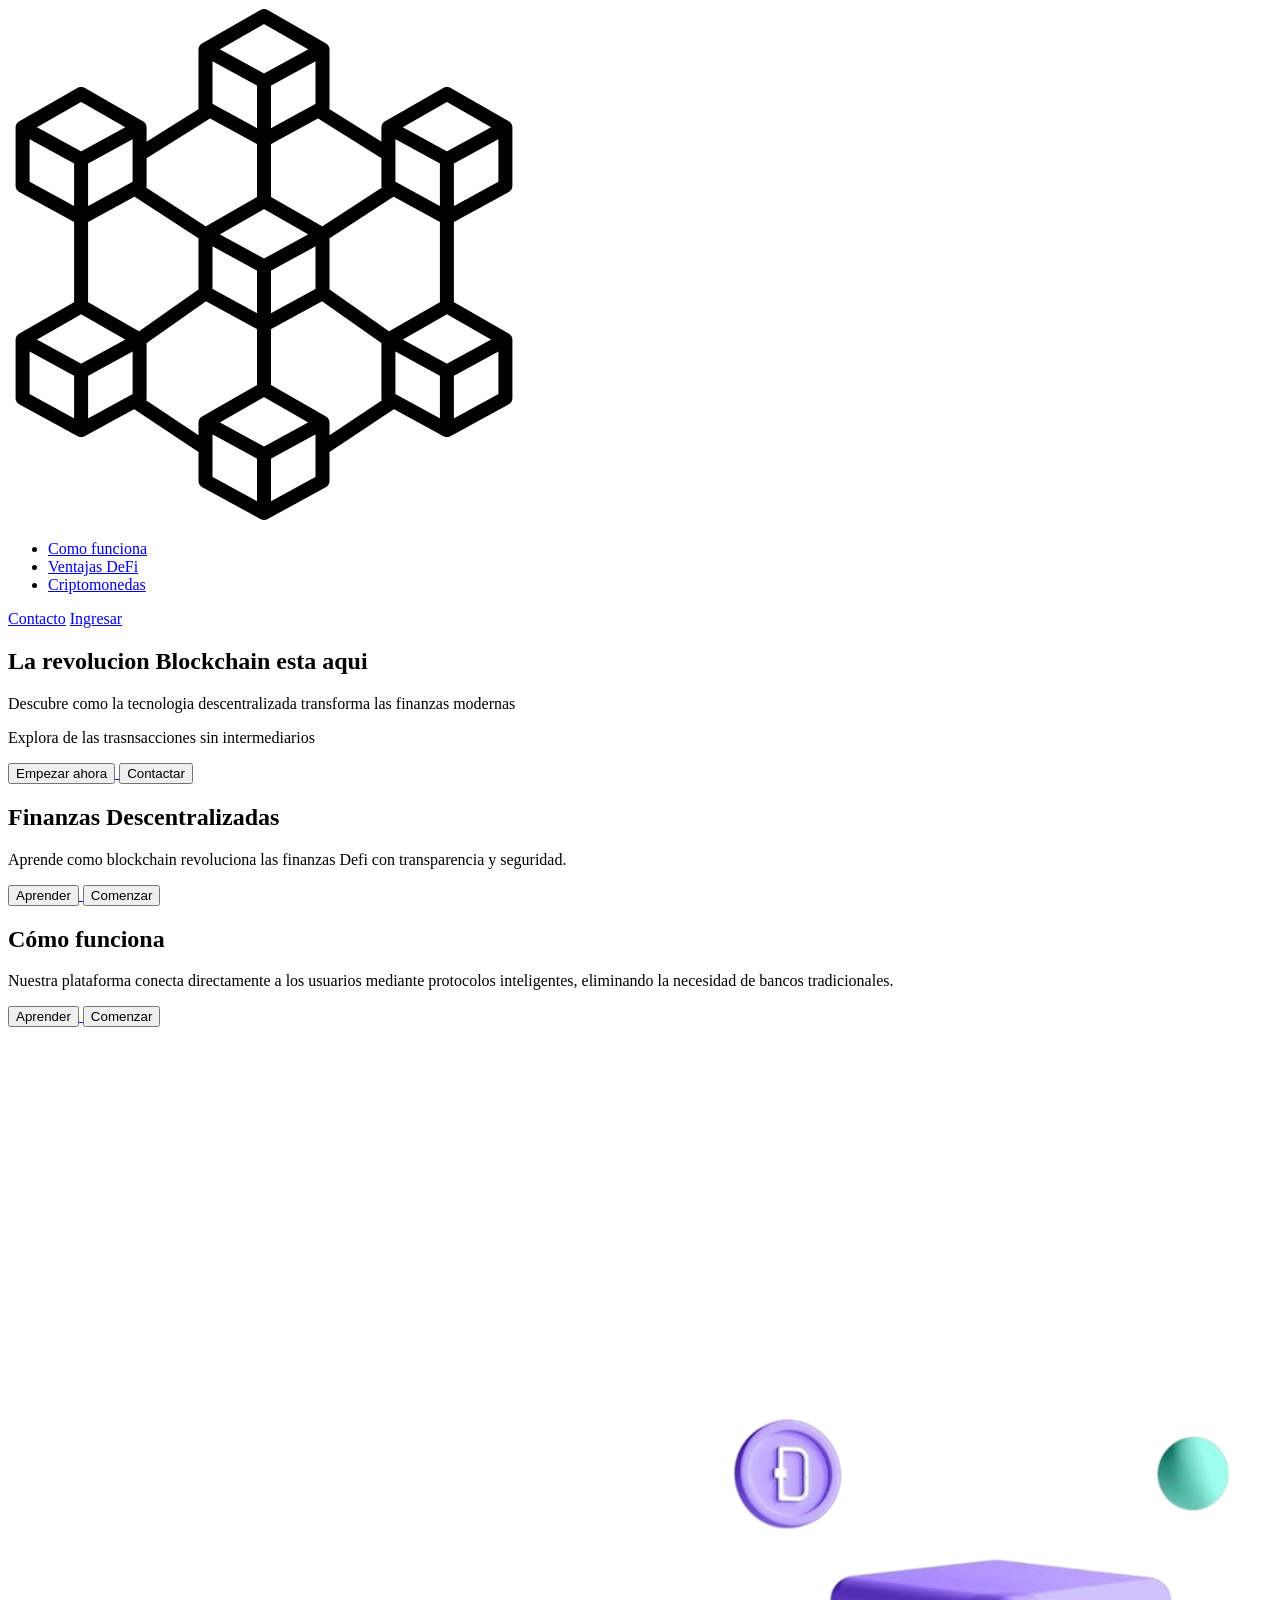
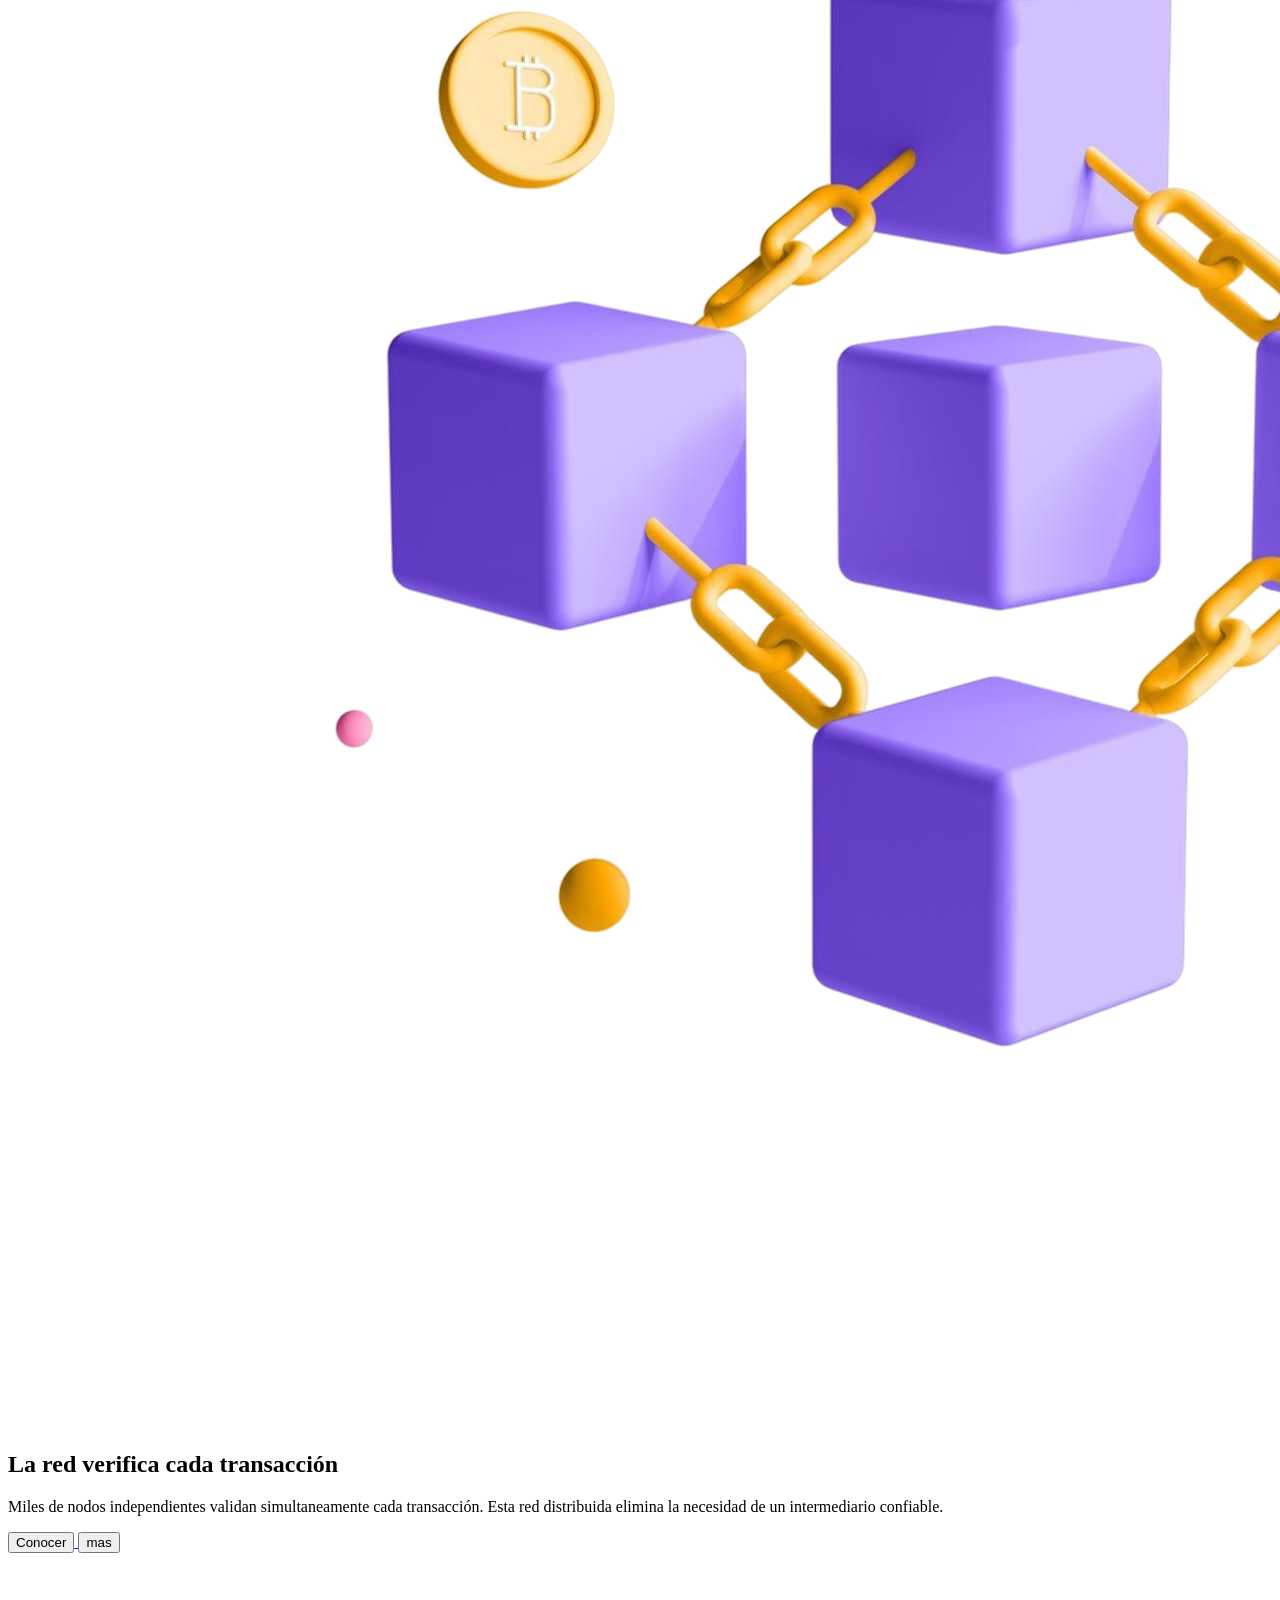
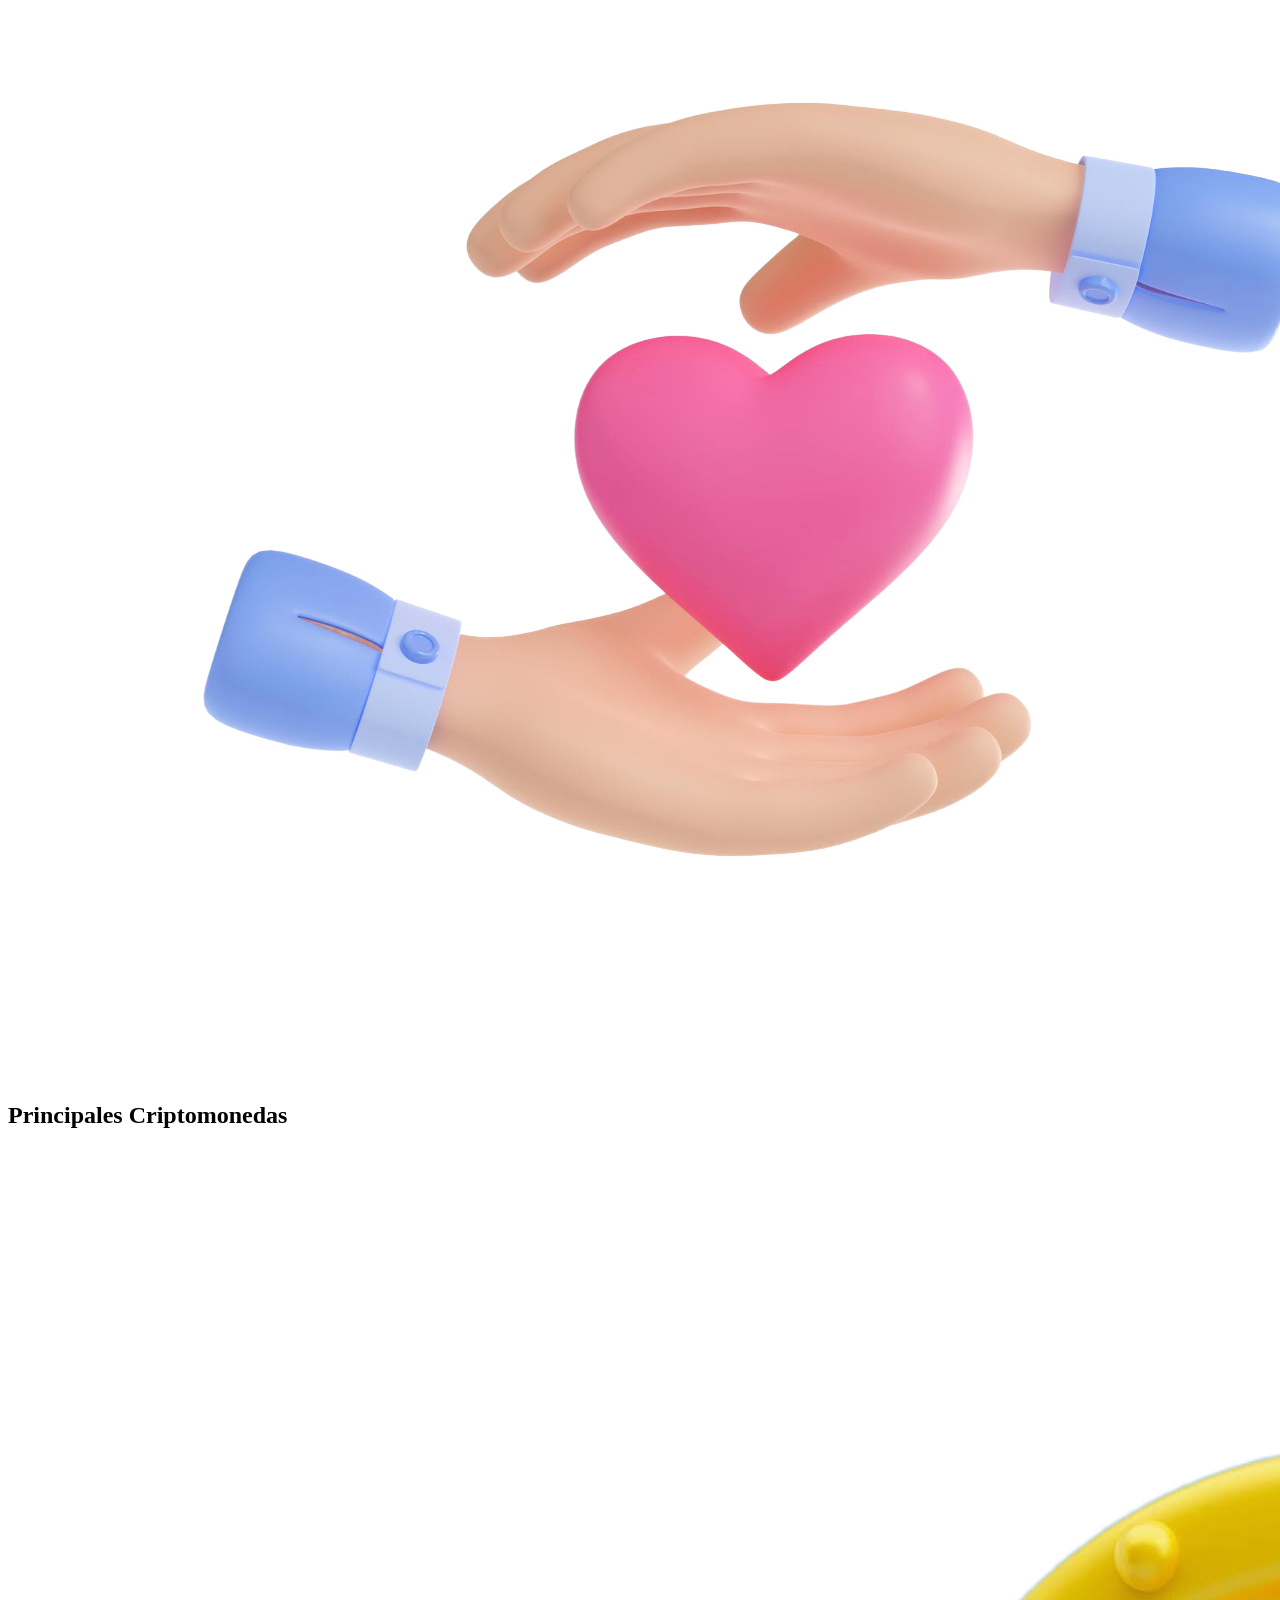
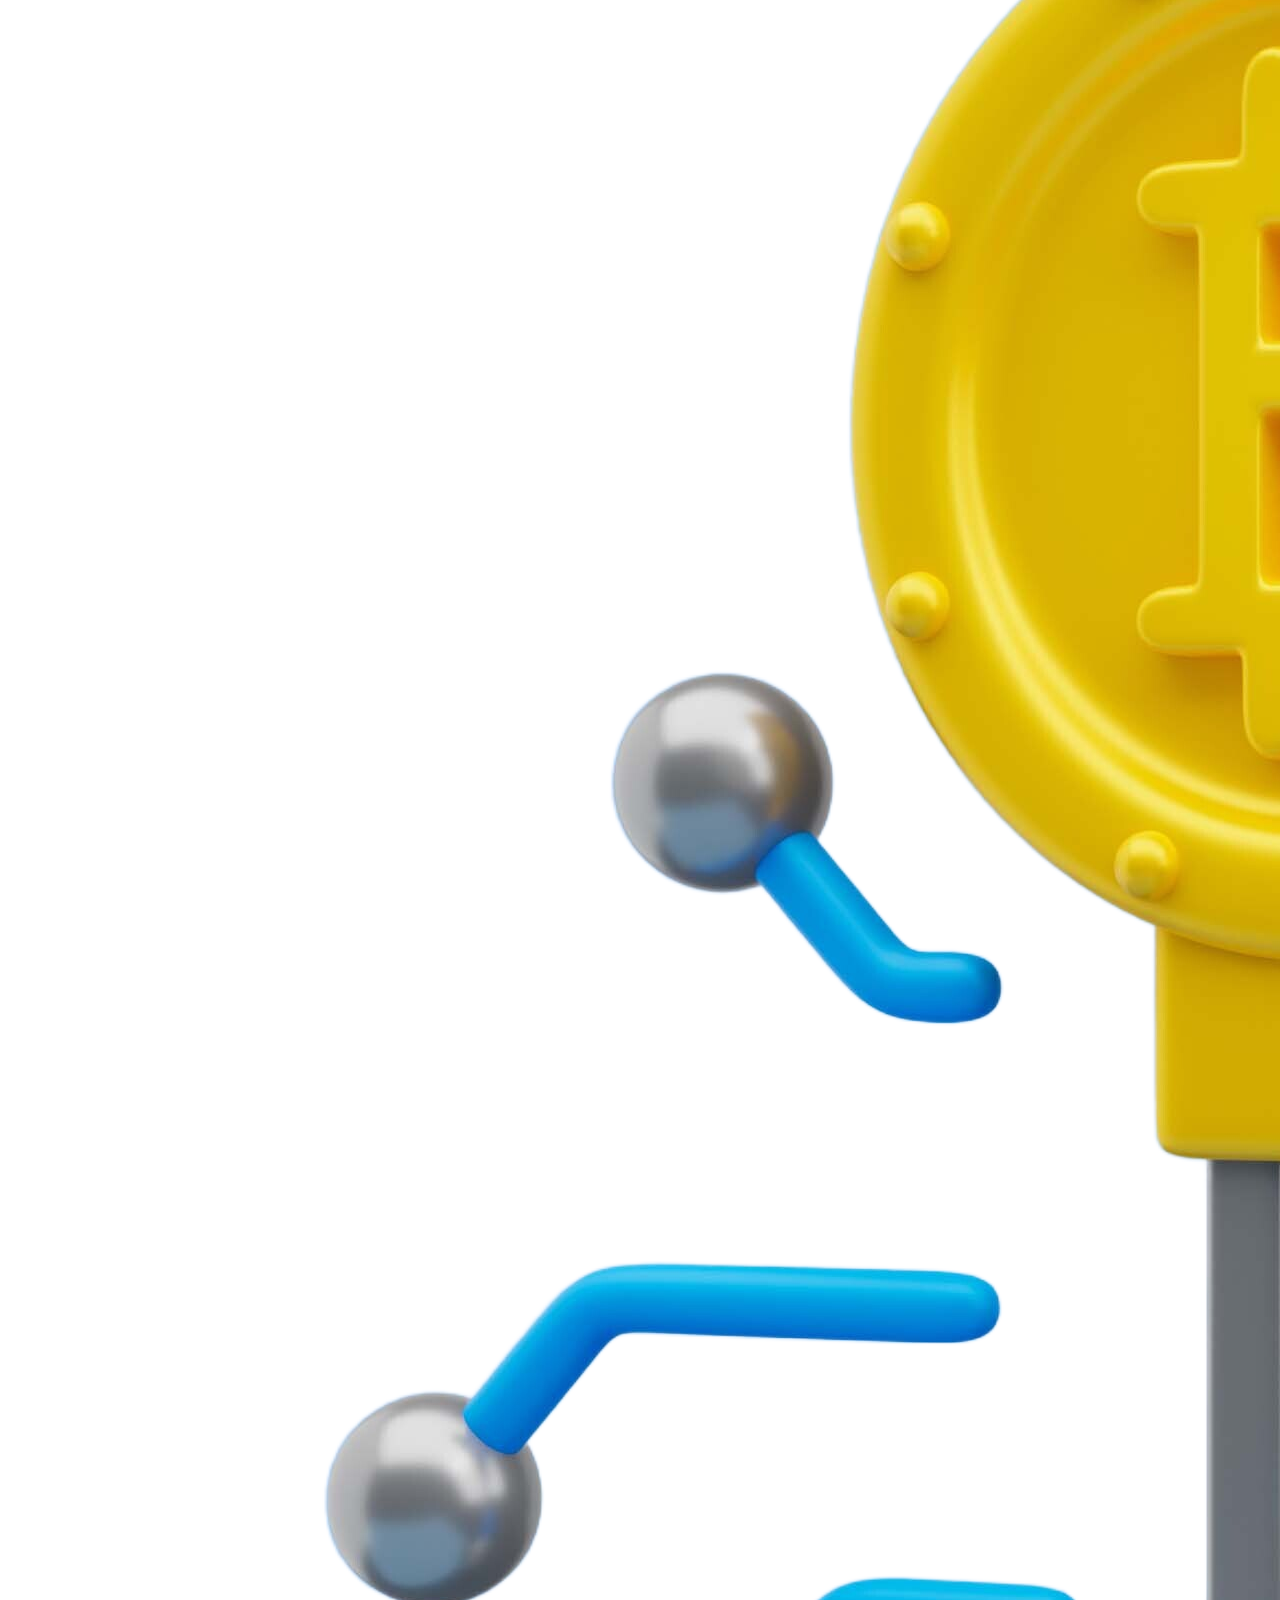
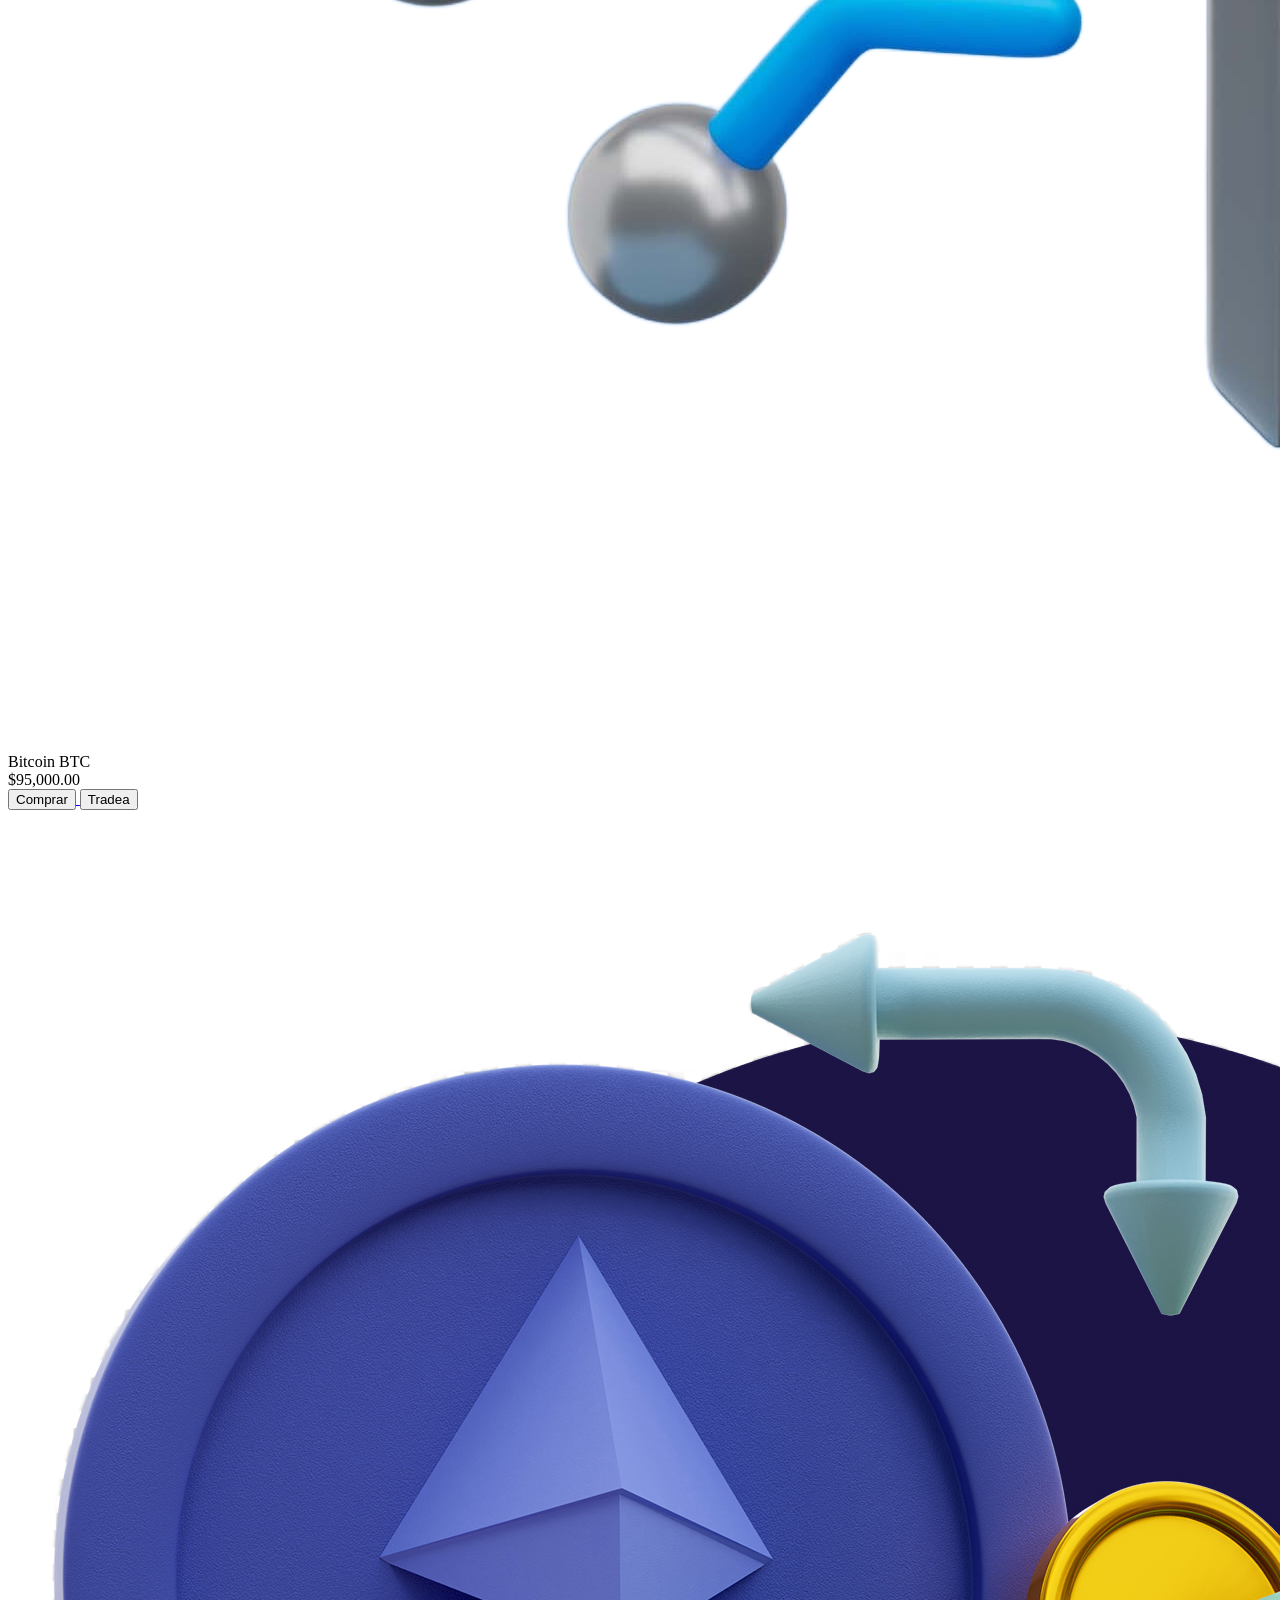
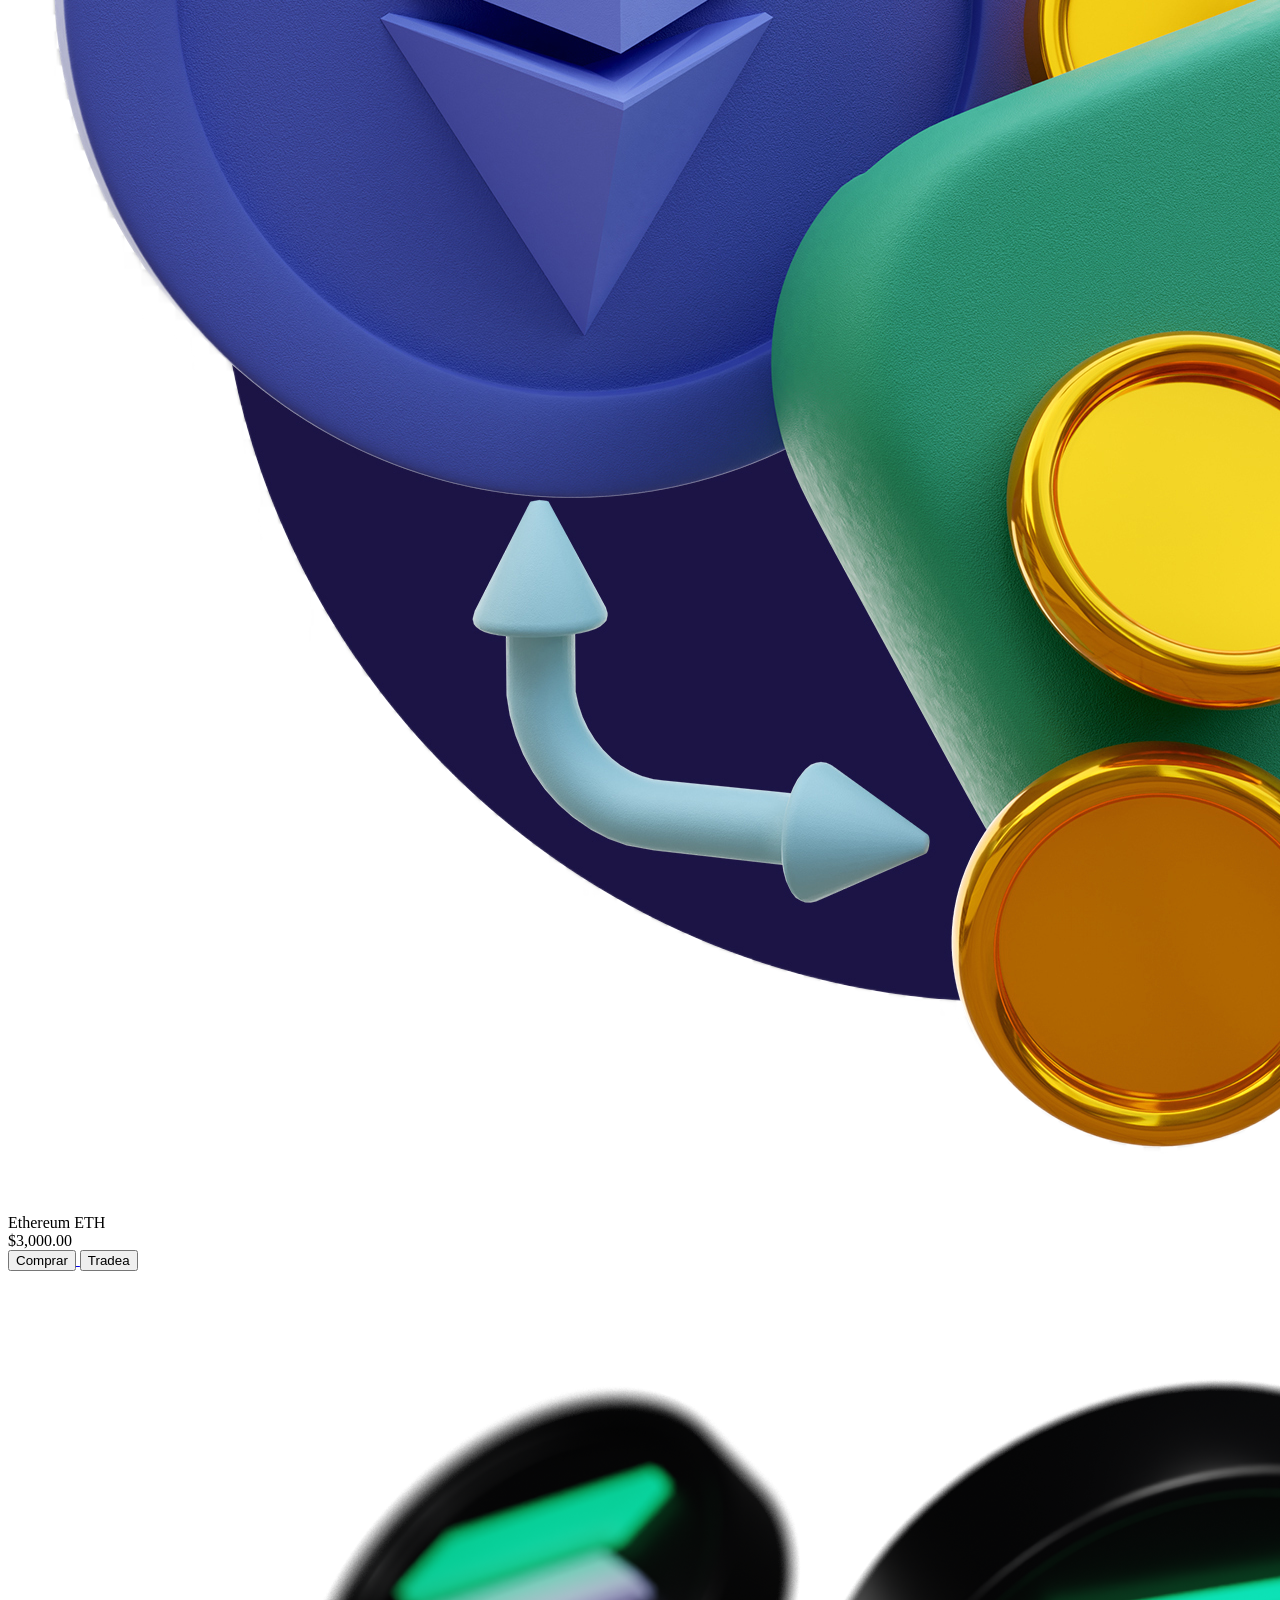
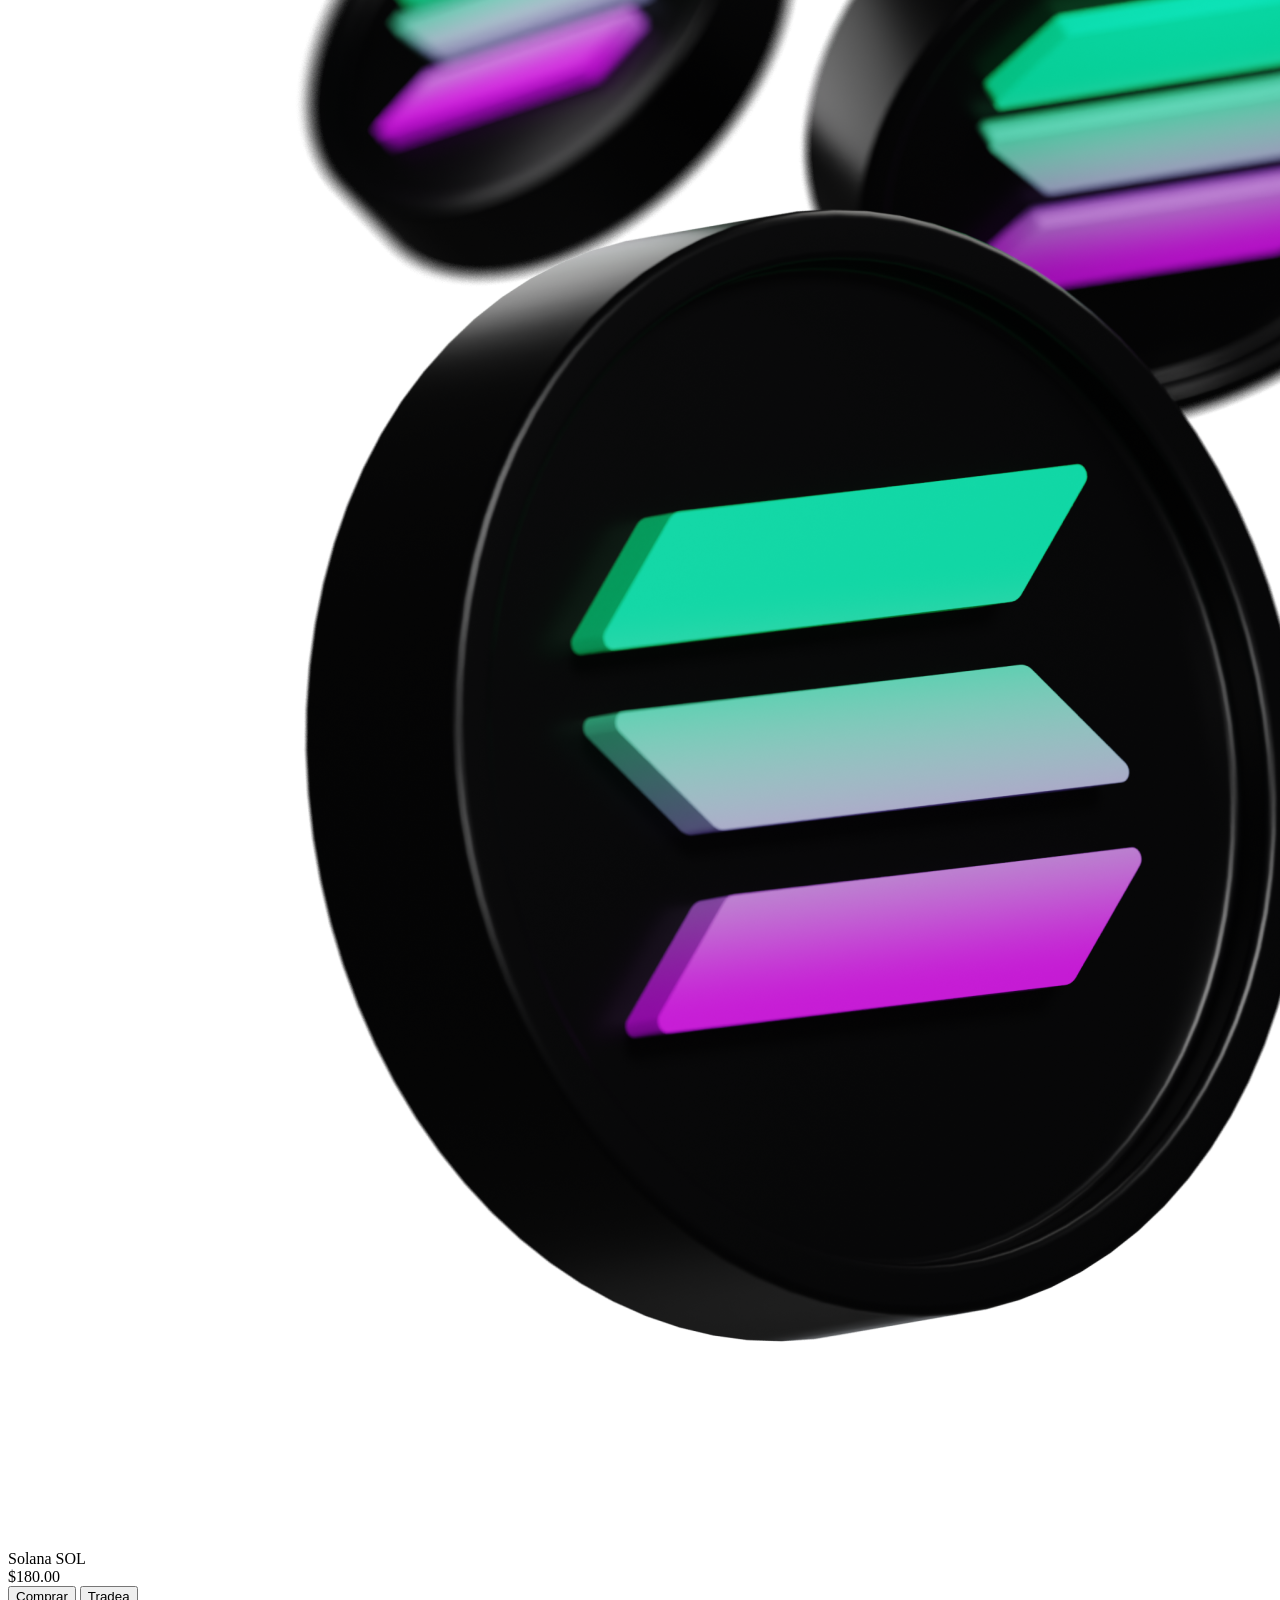
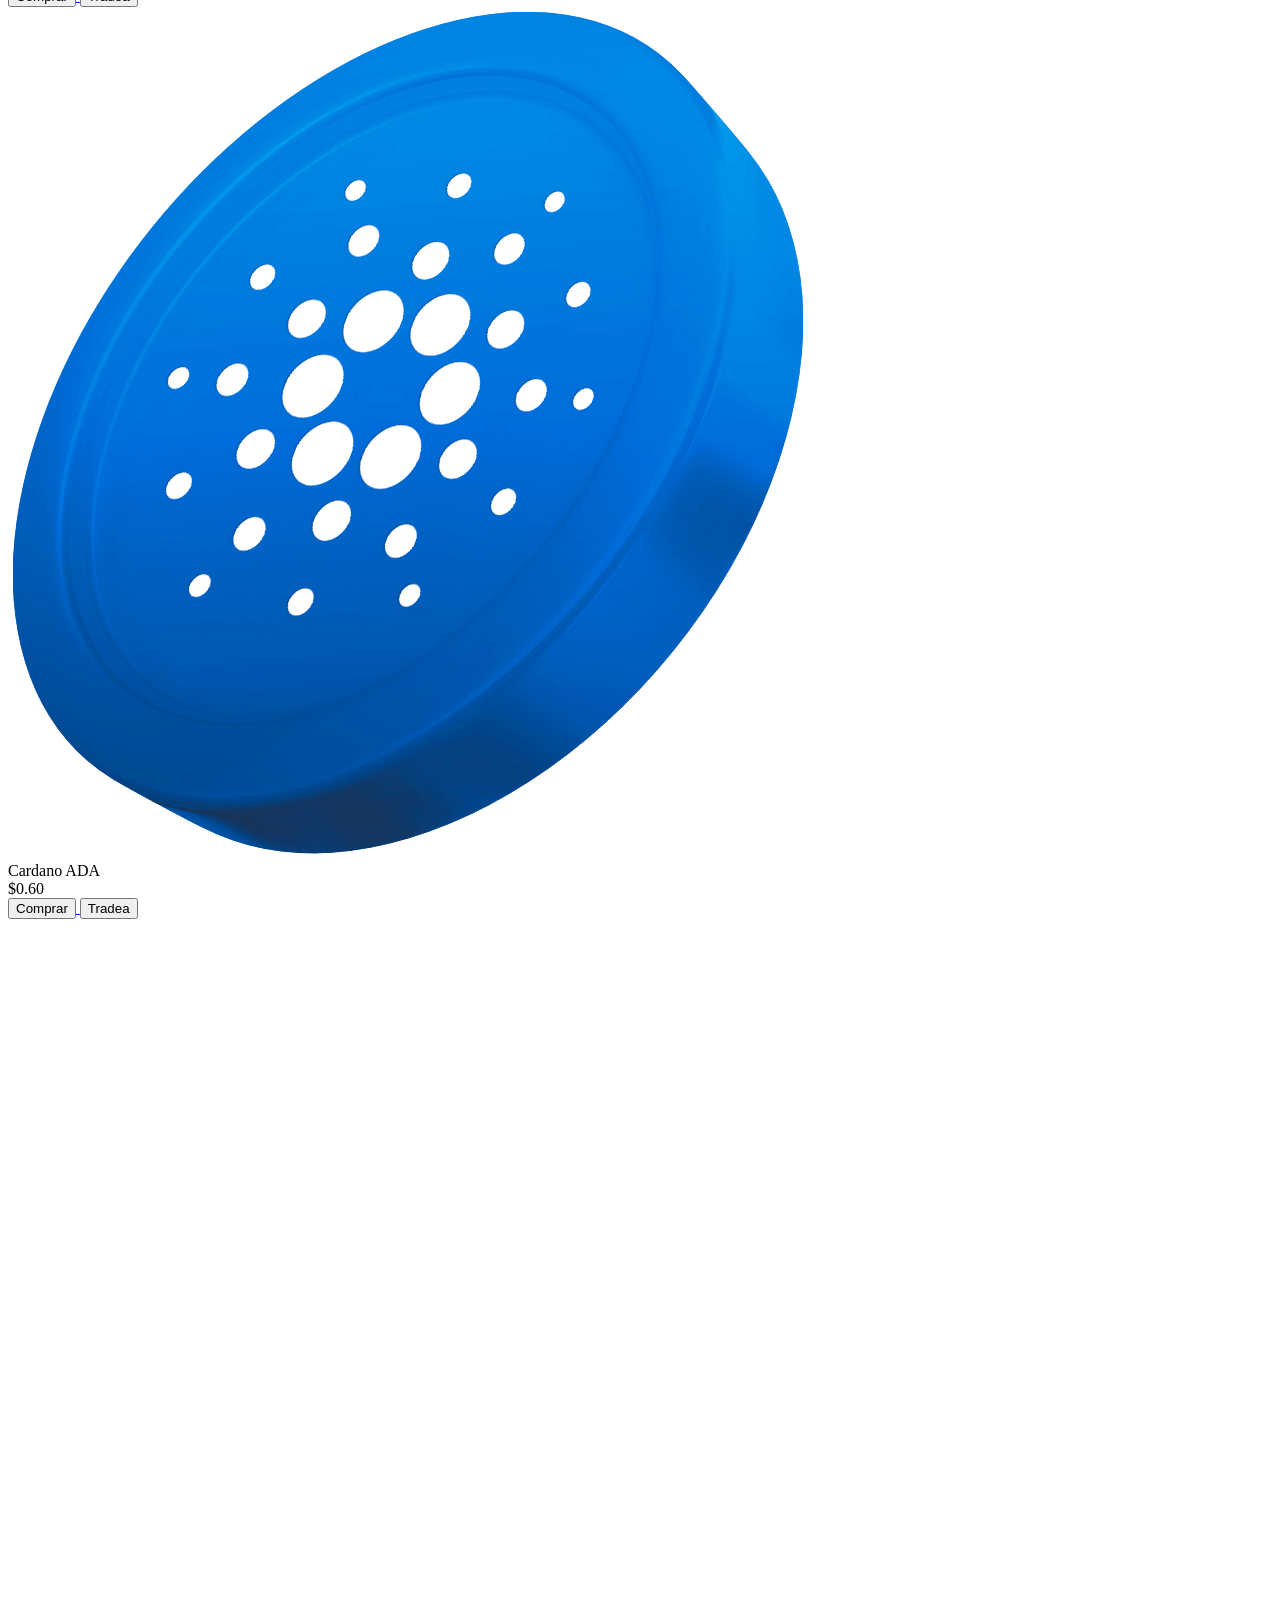
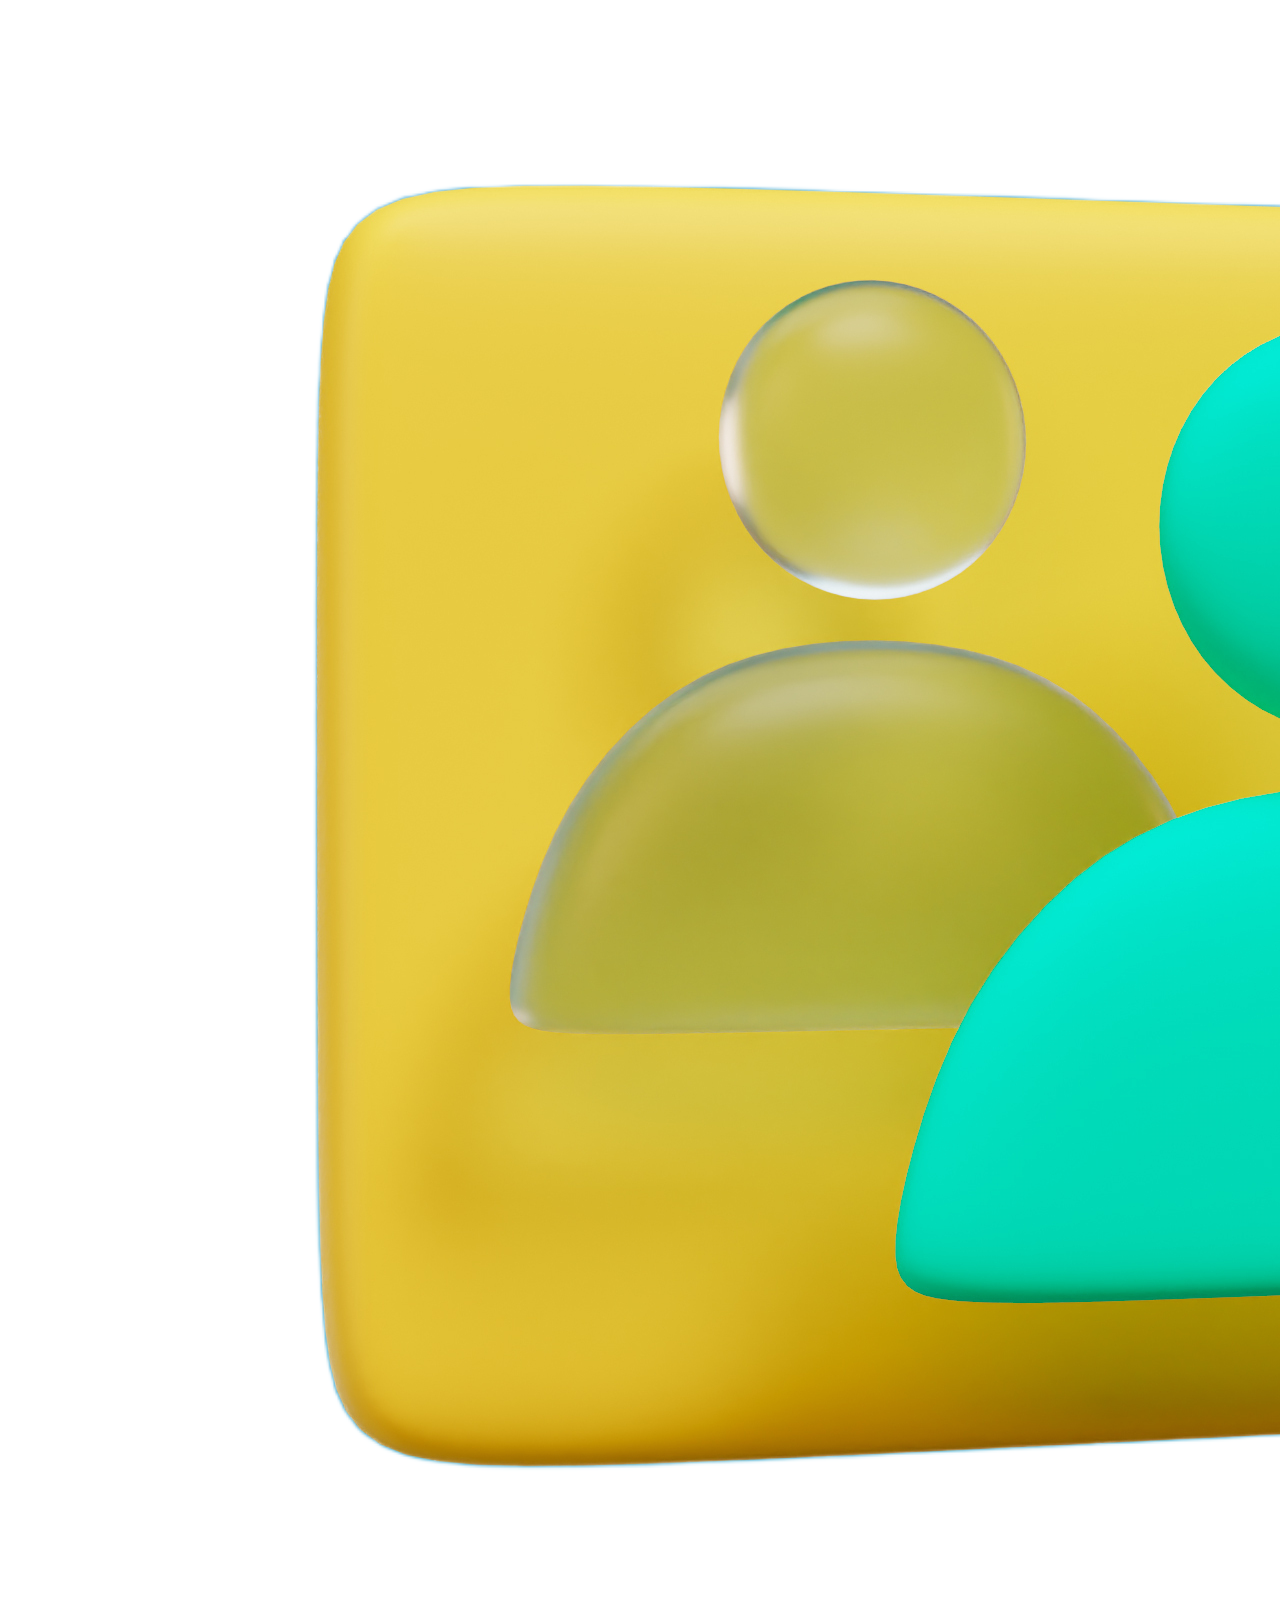
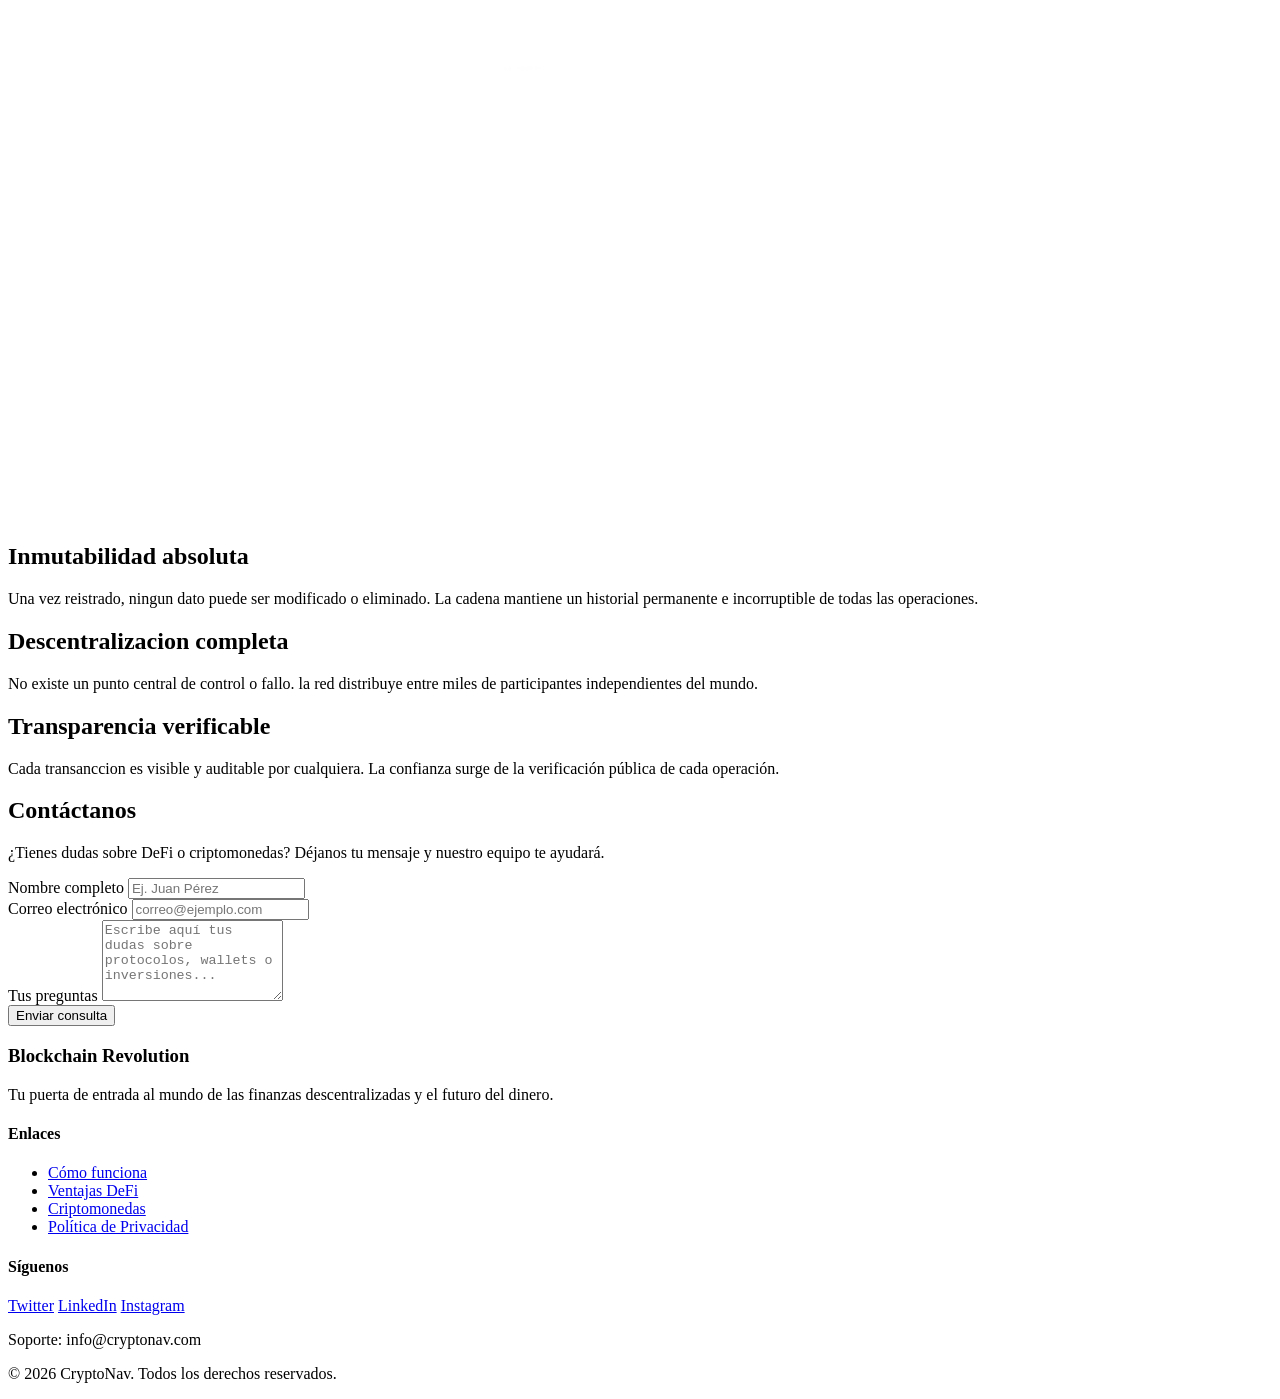
==== index.html @ bb98ed15 "Feat: Se agrega la estructura html al documento" ====
<!DOCTYPE html>
<html lang="es">
<head>
    <meta charset="UTF-8">
    <meta name="viewport" content="width=device-width, initial-scale=1.0">
    <title>Blockchain Revolution</title>
    <link rel="icon" type="image/png" href="/images/favicon/favicon-96x96.png" sizes="96x96" />
    <link rel="icon" type="image/svg+xml" href="/images/favicon/favicon.svg" />
    <link rel="shortcut icon" href="/images/favicon/favicon.ico" />
    <link rel="apple-touch-icon" sizes="180x180" href="/images/favicon/apple-touch-icon.png" />
    <meta name="apple-mobile-web-app-title" content="MyWebSite" />
    <link rel="manifest" href="/images/favicon/site.webmanifest" />
    <link rel="stylesheet" href="/CSS/stylesheet.css">
</head>

<body>
    <nav class="navbar">
        <div class="navbar__logo">
            <img src="images/blockchain_2152349.png" alt="navbar-logo">
        </div>

        <ul class="navbar__links">
            <li class="navbar__item"><a href="/Pages/Como-funciona.html" class="navbar__link">Como funciona</a></li>
            <li class="navbar__item"><a href="/Pages/Ventajas-defi.html" class="navbar__link">Ventajas DeFi</a></li>
            <li class="navbar__item"><a href="/Pages/Criptomonedas.html" class="navbar__link">Criptomonedas</a></li>
        </ul>
        <div class="navbar__actions">
            <a href="#contacto" class="navbar__button navbar__button--contact">Contacto</a>
            <a href="https://accounts.binance.com/es/login?loginChannel=&return_to=" class="navbar__button navbar__button--login">Ingresar</a>
        </div>
    </nav>

    <section class="hero">
        <div class="hero__background">
            <div class="hero__content">
                <h1 class="hero__title">La revolucion Blockchain esta aqui</h1>
                <p class="hero__text">Descubre como la tecnologia descentralizada transforma las finanzas modernas</p>
                <p class="hero__text">Explora de las trasnsacciones sin intermediarios</p>
                <div class="hero__buttons">
                    <a href="https://accounts.binance.com/es/register?registerChannel=&return_to=">
                        <button type="button" class="hero__btn hero__btn--explore">Empezar ahora</button>
                    </a>
                    <a href="#contacto">
                        <button type="button" class="hero__btn hero__btn--contact">Contactar</button>
                    </a>
                </div>
            </div>
        </div>
    </section>

    <section class="info-section">
        <div class="info-section__container">
            <div class="info-section__content">
                <h1 class="info-section__title">Finanzas Descentralizadas</h1>
                <p class="info-section__description"> Aprende como blockchain revoluciona las finanzas Defi con transparencia y seguridad.</p>
                <a href="https://www.binance.com/es/academy/learn-and-earn">
                    <button type="button" class="info-section__btn info-section__btn--learn">Aprender</button>
                </a>
                <a href="https://accounts.binance.com/es/register?registerChannel=&return_to=">
                    <button type="button" class="info-section__btn info-section__btn--start">Comenzar</button>
                </a>
            </div>
        </div>
    </section>

    <main class="main-content">
        <section class="row-section">
            <div class="row-section__wrapper">
                <div class="row-section__text-column">
                    <h1 class="row-section__title">Cómo funciona</h1>
                    <p class="row-section__description">Nuestra plataforma conecta directamente a los usuarios mediante protocolos inteligentes, eliminando la necesidad de bancos tradicionales.</p>
                    <a href="https://www.youtube.com/watch?v=r3AE2iKrHwM">
                        <button type="button" class="row-section__btn row-section__btn--learn">Aprender</button>
                    </a>
                    <a href="https://accounts.binance.com/es/register?registerChannel=&return_to=">
                        <button type="button" class="row-section__btn row-section__btn--start">Comenzar</button>
                    </a>
                </div>
                <div class="row-section__image-column">
                    <img src="images/icono-3d-nft-cadena.png" alt="Ilustración de funcionamiento" class="row-section__img">
                </div>
            </div>
        </section>

        <section class="row-section">
            <div class="row-section__wrapper">
                <div class="row-section__text-column">
                    <h1 class="row-section__title">La red verifica cada transacción</h1>
                    <p class="row-section__description">Miles de nodos independientes validan simultaneamente cada transacción. Esta red distribuida elimina la necesidad de un intermediario confiable.</p>
                    <a href="https://www.youtube.com/watch?v=2JkzHbDLyZg">
                        <button type="button" class="row-section__btn row-section__btn--know">Conocer</button>
                    </a>
                    <a href="https://accounts.binance.com/es/register?registerChannel=&return_to=">
                        <button type="button" class="row-section__btn row-section__btn--more">mas</button>
                    </a>
                </div>

                <div class="row-section__image-column">
                    <img src="images/bg-093abe30-93dd-4ba0-932f-c2fe7b862edc.png" alt="Illustracion confiable" class="row-section__img">
                </div>
            </div>
        </section>

        <section class="crypto-section">
            <div class="crypto-section__carousel-container">
                <h2 class="crypto-section__title">Principales Criptomonedas</h2>

                <div class="crypto-carousel">
                    <div class="crypto-carousel__track">

                        <div class="crypto-card">
                            <div class="crypto-card__header">
                                <img src="images/bitcoin.png" alt="bitcoin" class="crypto-card__icon">
                                <div class="crypto-card__info">
                                    <span class="crypto-card__name">Bitcoin</span>
                                    <span class="crypto-card__symbol">BTC</span>
                                </div>
                            </div>
                            <div class="crypto-card__price">$95,000.00</div>
                            <div class="crypto-card__actions">
                                <a href="https://www.binance.com/es/crypto/buy/USD/BTC">
                                    <button class="crypto-card__btn crypto-card__btn--buy">Comprar</button>
                                </a>
                                <a href="https://www.binance.com/es/trade/BTC_USDT?type=spot">
                                    <button class="crypto-card__btn crypto-card__btn--trade">Tradea</button>
                                </a>
                            </div>
                        </div>

                        <div class="crypto-card">
                            <div class="crypto-card__header">
                                <img src="images/Etherium.png" alt="Etherium" class="crypto-card__icon">
                                <div class="crypto-card__info">
                                    <span class="crypto-card__name">Ethereum</span>
                                    <span class="crypto-card__symbol">ETH</span>
                                </div>
                            </div>
                            <div class="crypto-card__price">$3,000.00</div>
                            <div class="crypto-card__actions">
                                <a href="https://www.binance.com/es/crypto/buy/USD/ETH">
                                    <button class="crypto-card__btn crypto-card__btn--buy">Comprar</button>
                                </a>
                                <a href="https://www.binance.com/es/trade/ETH_USDT?type=spot">
                                <button class="crypto-card__btn crypto-card__btn--trade">Tradea</button>
                                </a>
                            </div>
                        </div>

                        <div class="crypto-card">
                            <div class="crypto-card__header">
                                <img src="images/sol-quotation.webp" alt="Solana" class="crypto-card__icon">
                                <div class="crypto-card__info">
                                    <span class="crypto-card__name">Solana</span>
                                    <span class="crypto-card__symbol">SOL</span>
                                </div>
                            </div>
                            <div class="crypto-card__price">$180.00</div>
                            <div class="crypto-card__actions">
                                <a href="https://www.binance.com/es/crypto/buy/USD/SOL">
                                    <button class="crypto-card__btn crypto-card__btn--buy">Comprar</button>
                                </a>
                                <a href="https://www.binance.com/es/trade/SOL_USDT?type=spot">
                                    <button class="crypto-card__btn crypto-card__btn--trade">Tradea</button>
                                </a>
                            </div>
                        </div>

                        <div class="crypto-card">
                            <div class="crypto-card__header">
                                <img src="images/cardano.png" alt="cardano" class="crypto-card__icon">
                                <div class="crypto-card__info">
                                    <span class="crypto-card__name">Cardano</span>
                                    <span class="crypto-card__symbol">ADA</span>
                                </div>
                            </div>
                            <div class="crypto-card__price">$0.60</div>
                            <div class="crypto-card__actions">
                                <a href="https://www.binance.com/es/crypto/buy/USD/ADA">
                                    <button class="crypto-card__btn crypto-card__btn--buy">Comprar</button>
                                </a>
                                <a href="https://www.binance.com/es/trade/ADA_USDT?type=spot">
                                    <button class="crypto-card__btn crypto-card__btn--trade">Tradea</button>
                                </a>
                            </div>
                        </div>

                    </div>
                </div>
            </div>
        </section>

        <section class="row-section row-section--reversed">
            <div class="row-section__wrapper">
                <div class="row-section__image-column">
                    <img src="images/huddle.png" alt="Ilustracion de comunidad" class="row-section__img">
                </div>
                <div class="row-section__text-column">
                    <h2 class="row-section__subtitle">Inmutabilidad absoluta</h2>
                    <p class="row-section__description">Una vez reistrado, ningun dato puede ser modificado o eliminado. La cadena mantiene un historial permanente e incorruptible de todas las operaciones.</p>
                    <h2 class="row-section__subtitle">Descentralizacion completa</h2>
                    <p class="row-section__description">No existe un punto central de control o fallo. la red distribuye entre miles de participantes independientes del mundo.</p>
                    <h2 class="row-section__subtitle">Transparencia verificable</h2>
                    <p class="row-section__description">Cada transanccion es visible y auditable por cualquiera. La confianza surge de la verificación pública de cada operación.</p>
                </div>
            </div>
        </section>

        <section class="contact-section" id="contacto">
            <div class="contact-section__container">
                <h1 class="contact-section__title">Contáctanos</h1>
                <p class="contact-section__description">¿Tienes dudas sobre DeFi o criptomonedas? Déjanos tu mensaje y nuestro equipo te ayudará.</p>

                <form action="#" method="POST" class="contact-form">
                    <div class="contact-form__group">
                        <label for="nombre" class="contact-form__label">Nombre completo</label>
                        <input type="text" id="nombre" name="nombre" placeholder="Ej. Juan Pérez" class="contact-form__input" required>
                    </div>

                    <div class="contact-form__group">
                        <label for="email" class="contact-form__label">Correo electrónico</label>
                        <input type="email" id="email" name="email" placeholder="correo@ejemplo.com" class="contact-form__input" required>
                    </div>

                    <div class="contact-form__group">
                        <label for="mensaje" class="contact-form__label">Tus preguntas</label>
                        <textarea id="mensaje" name="mensaje" rows="5" placeholder="Escribe aquí tus dudas sobre protocolos, wallets o inversiones..." class="contact-form__textarea" required></textarea>
                    </div>

                    <button type="submit" class="contact-form__btn">Enviar consulta</button>
                </form>
            </div>
        </section>
    </main>

    <footer class="footer">
        <div class="footer__container">
            <div class="footer__column">
                <h3 class="footer__title">Blockchain Revolution</h3>
                <p class="footer__text">Tu puerta de entrada al mundo de las finanzas descentralizadas y el futuro del dinero.</p>
            </div>

            <div class="footer__column">
                <h4 class="footer__subtitle">Enlaces</h4>
                <ul class="footer__list">
                    <li class="footer__item"><a href="#como-funciona" class="footer__link">Cómo funciona</a></li>
                    <li class="footer__item"><a href="#ventajas-defi" class="footer__link">Ventajas DeFi</a></li>
                    <li class="footer__item"><a href="#criptomonedas" class="footer__link">Criptomonedas</a></li>
                    <li class="footer__item"><a href="/privacidad" class="footer__link">Política de Privacidad</a></li>
                </ul>
            </div>

            <div class="footer__column">
                <h4 class="footer__subtitle">Síguenos</h4>
                <div class="footer__social">
                    <a href="https://twitter.com" target="_blank" class="footer__social-link">Twitter</a>
                    <a href="https://linkedin.com" target="_blank" class="footer__social-link">LinkedIn</a>
                    <a href="https://instagram.com" target="_blank" class="footer__social-link">Instagram</a>
                </div>
                <p class="footer__contact-info">Soporte: info@cryptonav.com</p>
            </div>
        </div>

        <div class="footer__bottom">
            <p class="footer__copy">&copy; 2026 CryptoNav. Todos los derechos reservados.</p>
        </div>
    </footer>
</body>
</html>
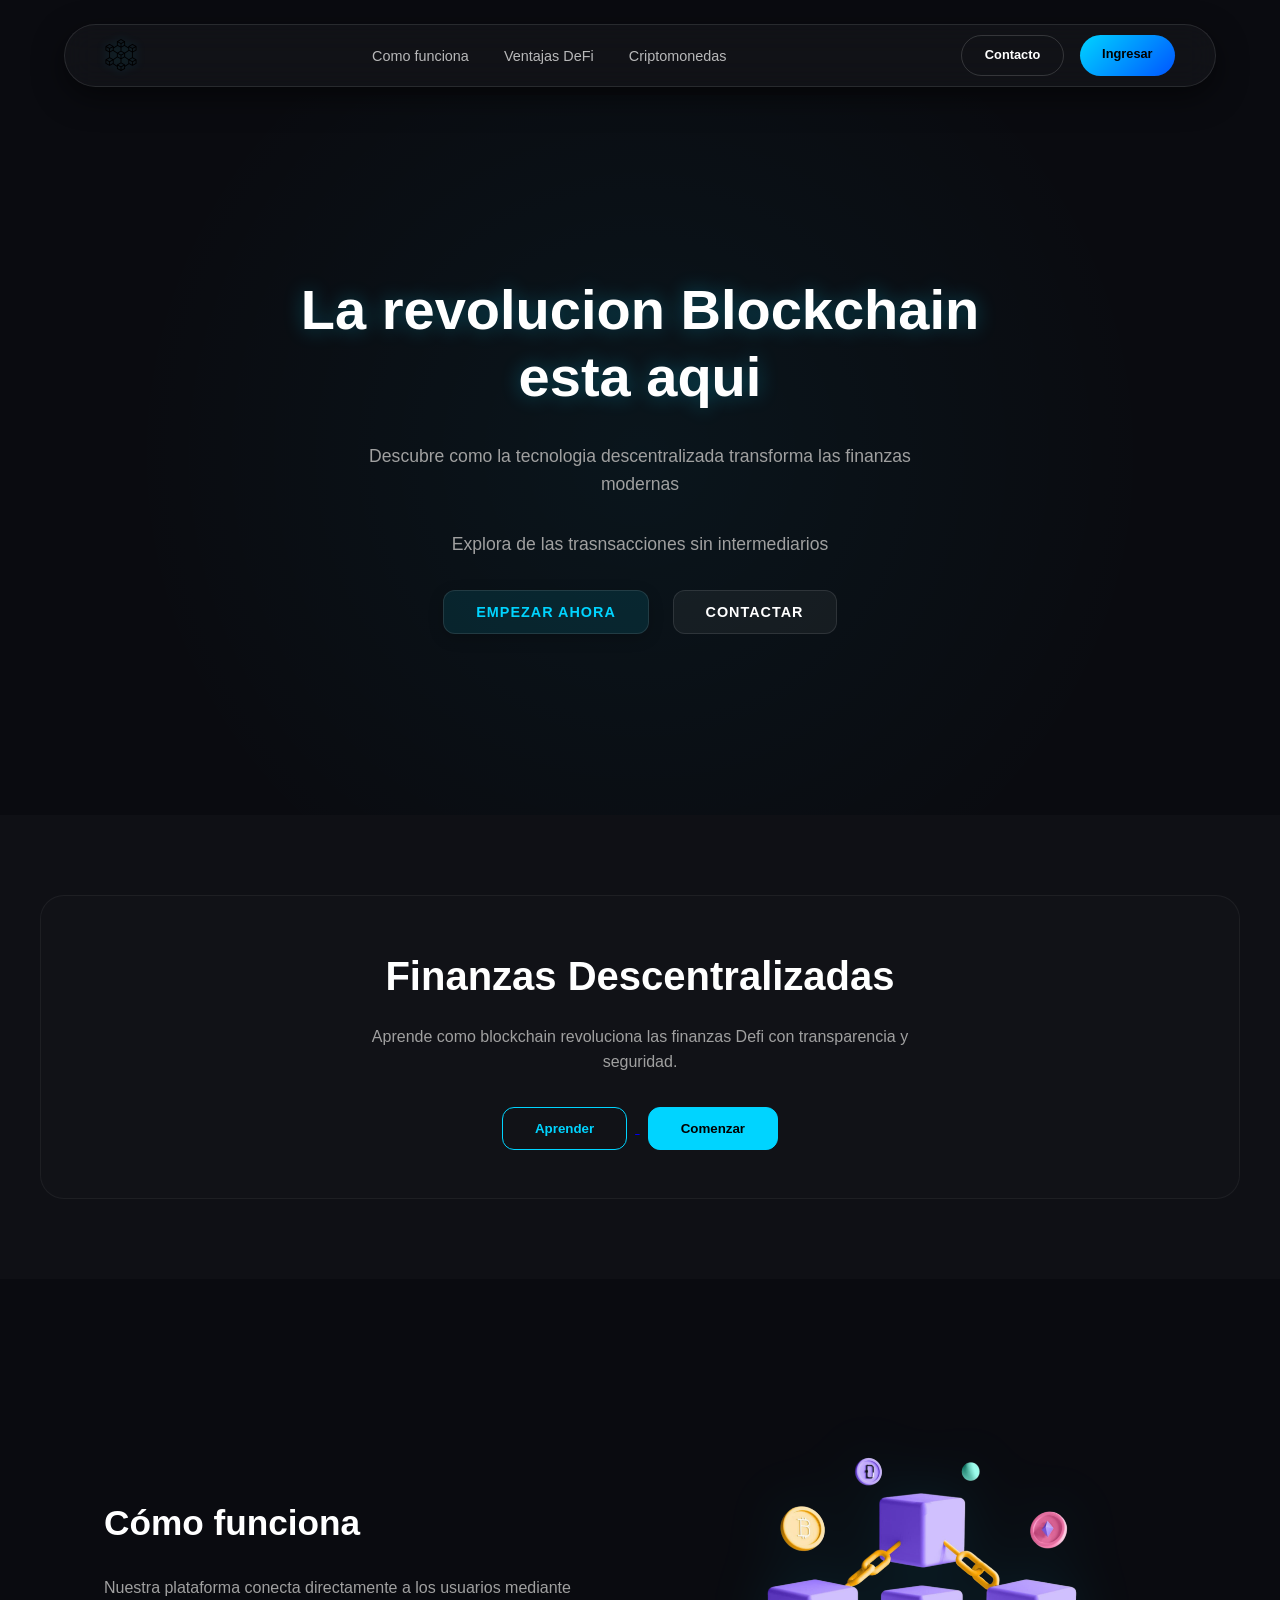
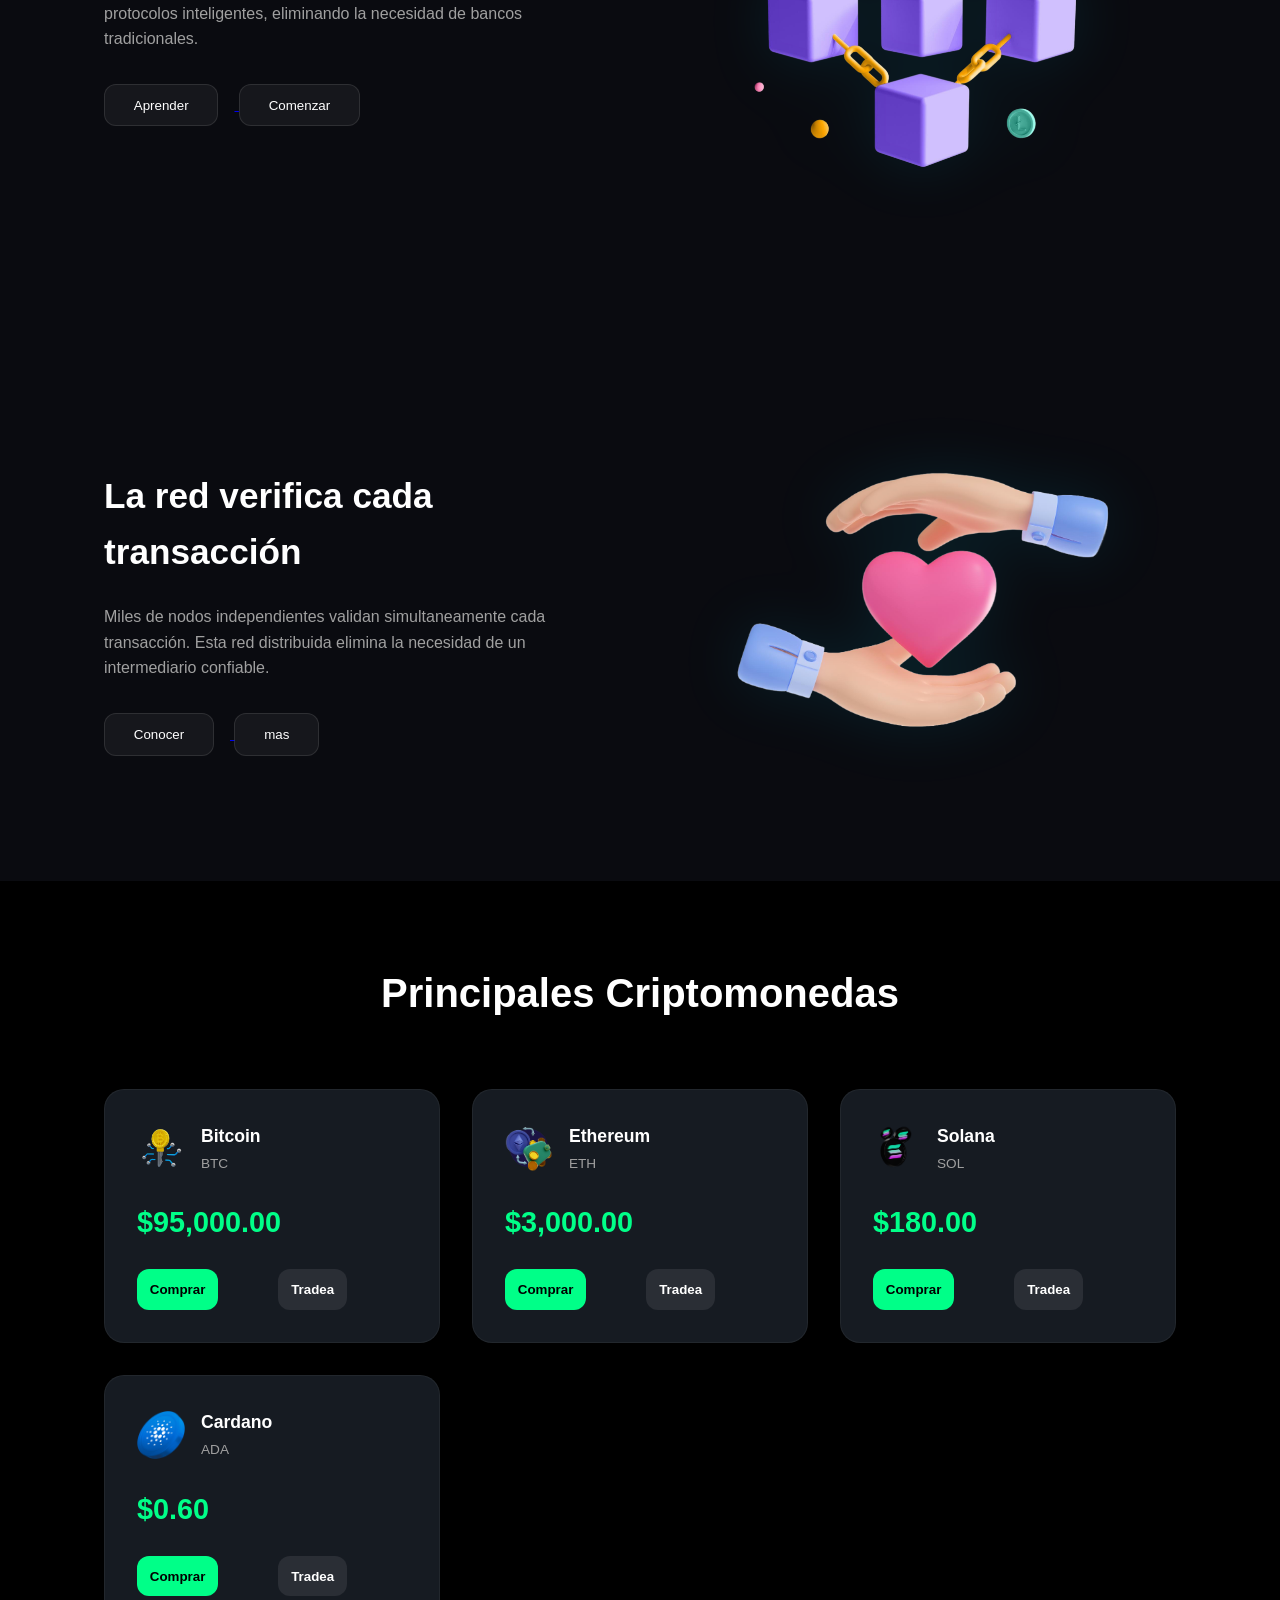
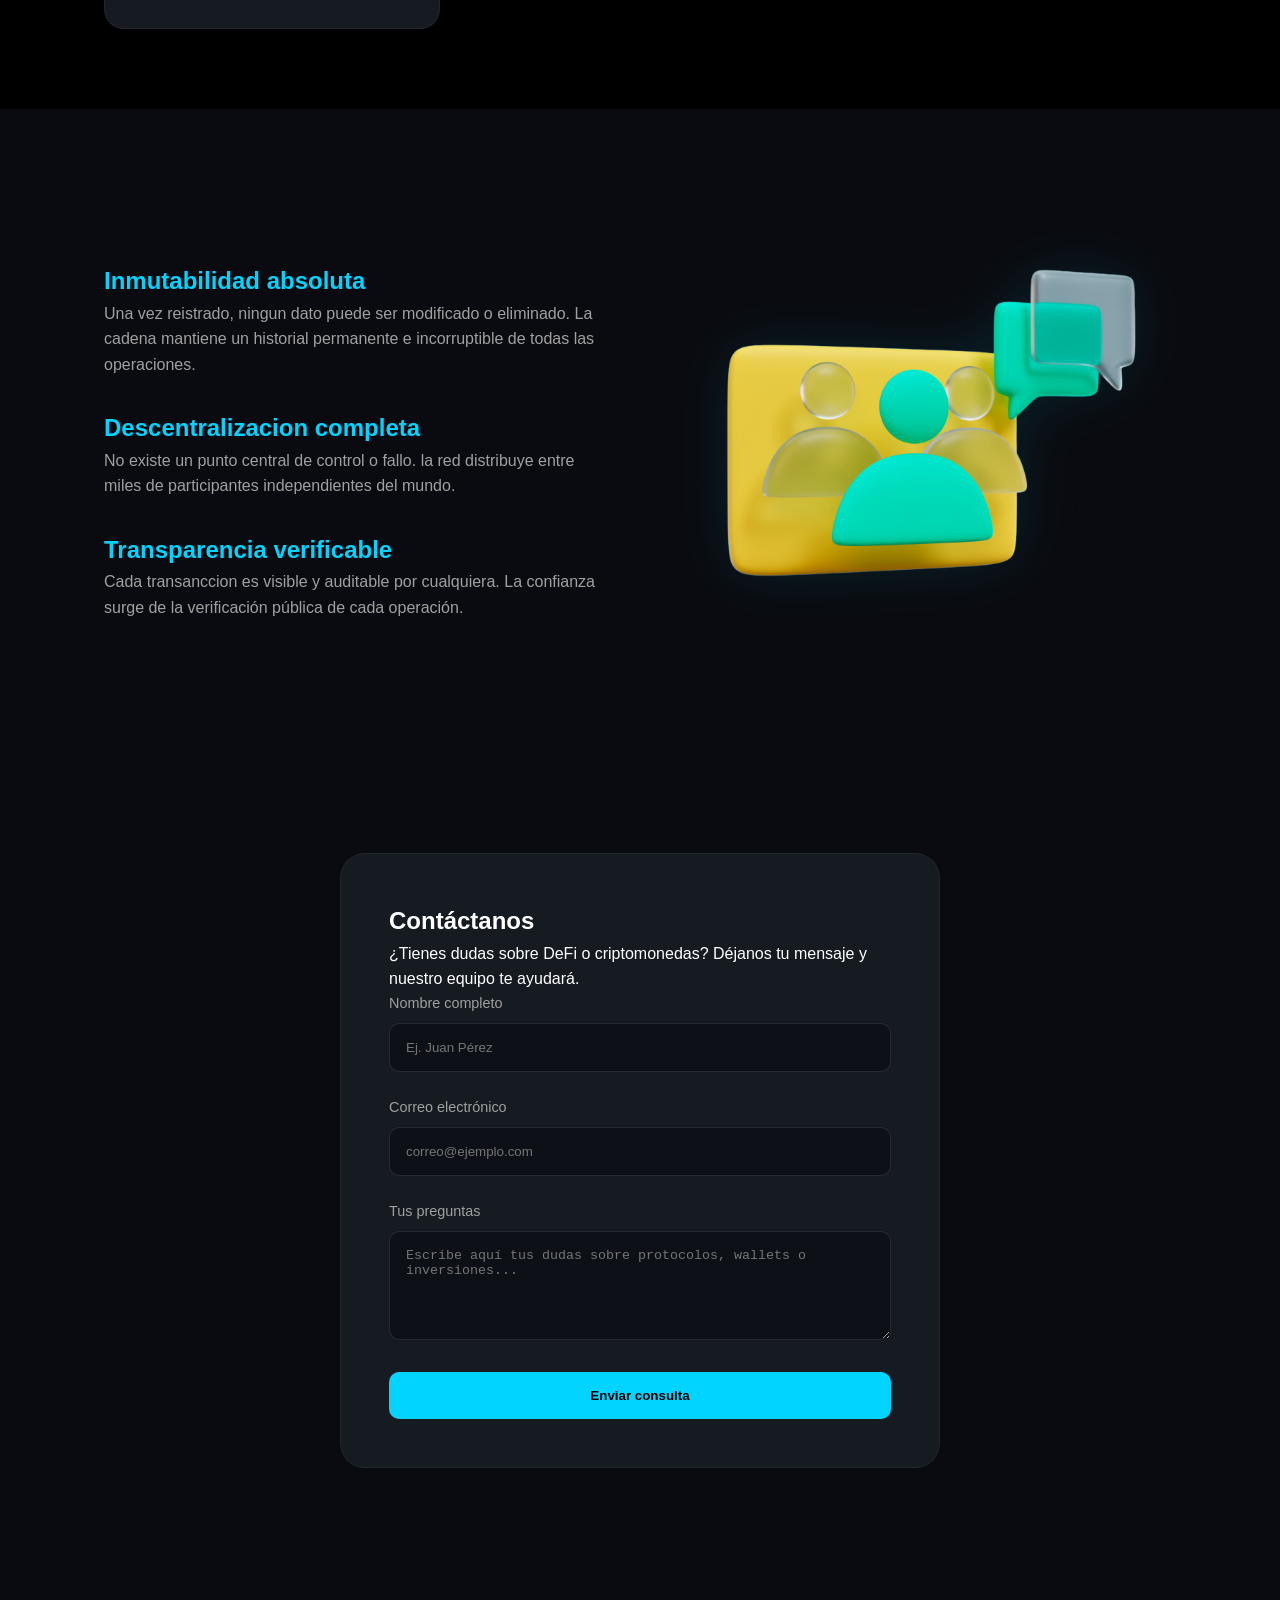
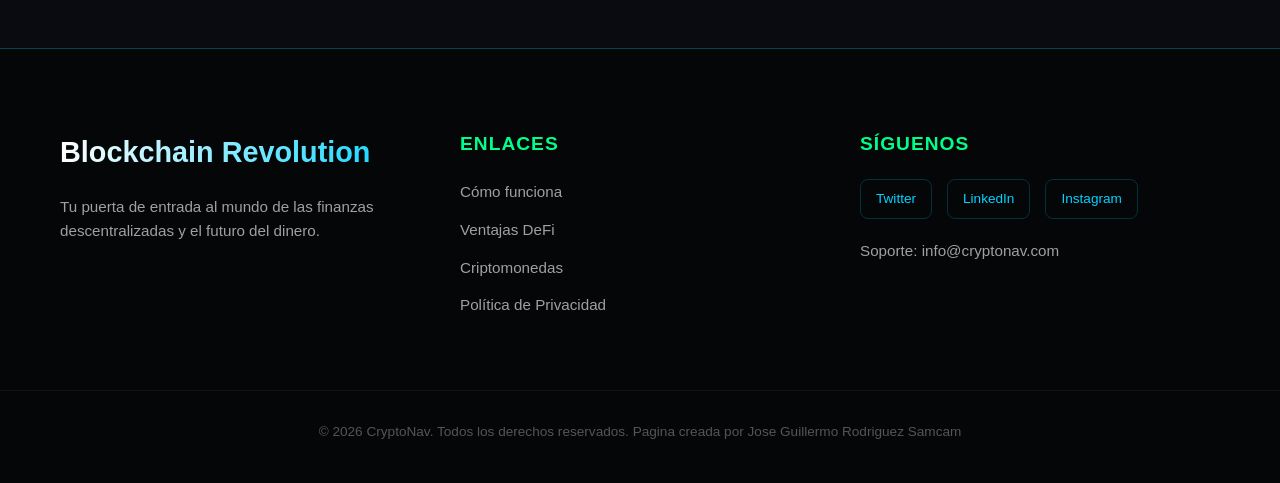
==== commit 0d763699: "Feat: Se corrigen algunos errores en el codigo y se agregan lineas de contacto para mejorar la funci" ====
--- a/index.html
+++ b/index.html
@@ -261,7 +261,7 @@
         </div>
 
         <div class="footer__bottom">
-            <p class="footer__copy">&copy; 2026 CryptoNav. Todos los derechos reservados.</p>
+            <p class="footer__copy">&copy; 2026 CryptoNav. Todos los derechos reservados. Pagina creada por Jose Guillermo Rodriguez Samcam</p>
         </div>
     </footer>
 </body>
--- a/CSS/stylesheet.css
+++ b/CSS/stylesheet.css
@@ -0,0 +1,977 @@
+/* ==========================================================================
+   CONFIGURACIÓN DE VARIABLES (Custom Properties)
+   ========================================================================== */
+   :root {
+    /* Colores */
+    --primary-color: #00d4ff;
+    --primary-variant: #0055ff;
+    --secondary-color: #6e40ff;
+    --bg-dark: #0a0b10;
+    --bg-card: #161b22;
+    --bg-input: #0d1117;
+    --text-main: #ffffff;
+    --text-muted: #a0a0a0;
+    --success: #00ff88;
+    
+    /* Espaciados y Bordes */
+    --container-padding: 5%;
+    --section-padding: 80px 0;
+    --border-radius: 12px;
+    --transition: all 0.3s ease;
+}
+
+/* ==========================================================================
+   RESET Y ESTILOS BASE
+   ========================================================================== */
+* {
+    margin: 0;
+    padding: 0;
+    box-sizing: border-box;
+}
+
+html {
+    scroll-behavior: smooth;
+}
+
+body {
+    font-family: 'Inter', -apple-system, BlinkMacSystemFont, 'Segoe UI', Roboto, sans-serif;
+    background-color: var(--bg-dark);
+    color: var(--text-main);
+    line-height: 1.6;
+    overflow-x: hidden;
+}
+
+img {
+    max-width: 100%;
+    height: auto;
+    display: block;
+}
+
+button, .navbar__button {
+    cursor: pointer;
+    font-family: inherit;
+    transition: var(--transition);
+}
+
+/* ==========================================================================
+   NAVEGACIÓN (Navbar) - AJUSTE DE LOGO Y DIMENSIONES
+   ========================================================================== */
+.navbar {
+    display: flex;
+    flex-wrap: wrap; 
+    justify-content: space-between;
+    align-items: center;
+    
+    /* Navbar Flotante */
+    margin: 1rem 5%; 
+    padding: 0.6rem 2.5rem; /* Padding reducido para hacerlo más delgado */
+    border-radius: 100px; /* Bordes totalmente circulares */
+    
+    /* Glassmorphism */
+    background: rgba(255, 255, 255, 0.03);
+    backdrop-filter: blur(15px);
+    -webkit-backdrop-filter: blur(15px);
+    border: 1px solid rgba(255, 255, 255, 0.1);
+    box-shadow: 0 10px 30px rgba(0, 0, 0, 0.5);
+    
+    position: sticky;
+    top: 1.5rem;
+    z-index: 1000;
+    gap: 1.5rem;
+    transition: all 0.4s ease;
+}
+
+/* ==========================================================================
+   LOGO - TAMAÑO PROFESIONAL
+   ========================================================================== */
+.navbar__logo {
+    display: flex;
+    align-items: center;
+    flex: 0 0 auto;
+    transition: transform 0.4s cubic-bezier(0.175, 0.885, 0.32, 1.275);
+}
+
+.navbar__logo img {
+    height: 32px; /* Tamaño de logo estándar: más discreto y elegante */
+    width: auto;
+    filter: drop-shadow(0 0 5px rgba(0, 212, 255, 0.2)); /* Brillo sutil */
+}
+
+.navbar__logo:hover {
+    transform: scale(1.05) rotate(-3deg);
+}
+
+/* ==========================================================================
+   LINKS (Manteniendo la interactividad previa)
+   ========================================================================== */
+.navbar__links {
+    display: flex;
+    list-style: none;
+    gap: 2.2rem;
+    flex: 1 1 auto;
+    justify-content: center;
+}
+
+.navbar__link {
+    text-decoration: none;
+    color: rgba(255, 255, 255, 0.7);
+    font-weight: 500;
+    font-size: 0.9rem;
+    padding: 6px 0;
+    position: relative;
+    transition: all 0.3s ease;
+}
+
+.navbar__link:hover {
+    color: var(--primary-color);
+    text-shadow: 0 0 15px rgba(0, 212, 255, 0.5);
+}
+
+.navbar__link::after {
+    content: '';
+    position: absolute;
+    width: 100%;
+    height: 2px;
+    bottom: -2px;
+    left: 0;
+    background: linear-gradient(90deg, transparent, var(--primary-color), transparent);
+    transform: scaleX(0);
+    transition: transform 0.4s ease;
+}
+
+.navbar__link:hover::after {
+    transform: scaleX(1);
+}
+
+/* ==========================================================================
+   BOTONES (Sin decoración y con el mismo estilo)
+   ========================================================================== */
+.navbar__actions {
+    display: flex;
+    gap: 1rem;
+    flex: 0 1 auto;
+}
+
+.navbar__button {
+    text-decoration: none !important;
+    padding: 0.6rem 1.4rem;
+    border-radius: 50px;
+    font-size: 0.8rem;
+    font-weight: 700;
+    transition: all 0.3s ease;
+}
+
+.navbar__button--contact {
+    color: #fff;
+    border: 1px solid rgba(255, 255, 255, 0.15);
+}
+
+.navbar__button--login {
+    background: linear-gradient(135deg, var(--primary-color), var(--primary-variant));
+    color: #000;
+    border: none;
+}
+
+.navbar__button--login:hover {
+    transform: translateY(-2px);
+    box-shadow: 0 5px 20px rgba(0, 212, 255, 0.4);
+}
+
+/* ==========================================================================
+   DEFINICIÓN DE LA ANIMACIÓN (Keyframes)
+   ========================================================================== */
+@keyframes fadeInUp {
+    from {
+        opacity: 0;
+        transform: translateY(40px); /* Empieza 40px más abajo */
+        filter: blur(5px);           /* Un ligero desenfoque inicial */
+    }
+    to {
+        opacity: 1;
+        transform: translateY(0);    /* Llega a su posición original */
+        filter: blur(0);
+    }
+}
+/* ==========================================================================
+   HERO SECTION - ESTRUCTURA DE CENTRADO
+   ========================================================================== */
+.hero {
+    min-height: 80vh;
+    display: flex;
+    justify-content: center; /* Centra el hero__content horizontalmente */
+    align-items: center;     /* Centra el hero__content verticalmente */
+    padding: 2rem var(--container-padding);
+    background: radial-gradient(circle at center, rgba(0, 212, 255, 0.05) 0%, transparent 70%);
+}
+
+.hero__content {
+    /* Este es el div que querías centrar */
+    max-width: 800px;
+    width: 100%;
+    display: flex;
+    flex-direction: column;
+    align-items: center;    /* Centra el título, texto y botones internamente */
+    text-align: center;
+    gap: 2rem;
+
+    /* APLICACIÓN DEL EFECTO DE BARRIDO */
+    animation: fadeInUp 1s ease-out forwards;
+}
+
+/* ==========================================================================
+   TEXTOS
+   ========================================================================== */
+.hero__title {
+    font-size: clamp(2rem, 5vw, 3.5rem);
+    font-weight: 800;
+    line-height: 1.2;
+    color: #fff;
+    text-shadow: 0 0 20px rgba(0, 212, 255, 0.3);
+}
+
+.hero__text {
+    font-size: 1.1rem;
+    color: var(--text-muted);
+    max-width: 550px;
+    line-height: 1.6;
+}
+
+/* ==========================================================================
+   BOTONES CON GLASSMORPHISM Y HOVER INTERACTIVO
+   ========================================================================== */
+.hero__buttons {
+    display: flex;
+    gap: 1.5rem;
+    flex-wrap: wrap;
+    justify-content: center;
+}
+
+.hero__btn {
+    text-decoration: none;
+    padding: 0.8rem 2rem;
+    border-radius: 12px; /* Un poco menos redondeado para look moderno */
+    font-size: 0.9rem;
+    font-weight: 700;
+    text-transform: uppercase;
+    letter-spacing: 1px;
+    cursor: pointer;
+    transition: all 0.4s cubic-bezier(0.165, 0.84, 0.44, 1);
+    
+    /* Base Glassmorphism para ambos */
+    backdrop-filter: blur(8px);
+    -webkit-backdrop-filter: blur(8px);
+    display: inline-block;
+    border: 1px solid rgba(255, 255, 255, 0.1);
+}
+
+/* Botón EXPLORE (Cian Glass) */
+.hero__btn--explore {
+    background: rgba(0, 212, 255, 0.1);
+    color: var(--primary-color);
+    box-shadow: 0 4px 15px rgba(0, 0, 0, 0.2);
+}
+
+.hero__btn--explore:hover {
+    background: rgba(0, 212, 255, 0.2);
+    border-color: var(--primary-color);
+    transform: translateY(-5px);
+    box-shadow: 0 8px 25px rgba(0, 212, 255, 0.4);
+    color: #fff;
+}
+
+/* Botón CONTACT (White Glass) */
+.hero__btn--contact {
+    background: rgba(255, 255, 255, 0.05);
+    color: #fff;
+}
+
+.hero__btn--contact:hover {
+    background: rgba(255, 255, 255, 0.15);
+    border-color: rgba(255, 255, 255, 0.5);
+    transform: translateY(-5px);
+    box-shadow: 0 8px 25px rgba(255, 255, 255, 0.1);
+}
+
+/* Micro-interacción al presionar */
+.hero__btn:active {
+    transform: translateY(-2px) scale(0.98);
+}
+
+/* ==========================================================================
+   INFO SECTION - BASE Y CENTRADO
+   ========================================================================== */
+.info-section {
+    padding: var(--section-padding);
+    background-color: rgba(255, 255, 255, 0.02);
+    text-align: center;
+    display: flex;
+    justify-content: center;
+    align-items: center;
+    overflow: hidden;
+}
+
+.info-section__container {
+    max-width: 1200px;
+    width: 100%;
+    padding: 3rem;
+    border-radius: 24px;
+    background: rgba(255, 255, 255, 0.01);
+    border: 1px solid rgba(255, 255, 255, 0.05);
+    /* AGREGADO: Transición para el contenedor */
+    transition: all 0.5s cubic-bezier(0.4, 0, 0.2, 1);
+}
+
+/* AGREGADO: Interacción al pasar el mouse por la sección */
+.info-section__container:hover {
+    background: rgba(255, 255, 255, 0.03);
+    border-color: rgba(0, 212, 255, 0.3);
+    box-shadow: 0 20px 40px rgba(0, 0, 0, 0.4), 
+                inset 0 0 20px rgba(0, 212, 255, 0.05);
+    transform: translateY(-5px);
+}
+
+/* ==========================================================================
+   CONTENIDO E INTERACCIONES DE TEXTO
+   ========================================================================== */
+.info-section__title {
+    font-size: 2.5rem;
+    margin-bottom: 1rem;
+    transition: transform 0.4s ease; /* AGREGADO */
+}
+
+/* AGREGADO: El título resalta al hacer hover en el contenedor */
+.info-section__container:hover .info-section__title {
+    color: var(--primary-color);
+    transform: scale(1.02);
+}
+
+.info-section__description {
+    max-width: 600px;
+    margin: 0 auto 2rem;
+    color: var(--text-muted);
+    transition: color 0.4s ease; /* AGREGADO */
+}
+
+.info-section__container:hover .info-section__description {
+    color: var(--text-main);
+}
+
+/* ==========================================================================
+   BOTONES - INTERACCIÓN AVANZADA (AGREGADO)
+   ========================================================================== */
+.info-section__btn {
+    padding: 0.8rem 2rem;
+    margin: 0 0.5rem;
+    border-radius: var(--border-radius);
+    border: 1px solid var(--primary-color);
+    background: transparent;
+    color: var(--primary-color);
+    font-weight: 600;
+    cursor: pointer;
+    position: relative;
+    z-index: 1;
+    overflow: hidden;
+    transition: all 0.3s ease; /* AGREGADO */
+}
+
+/* Botón APRENDER - Efecto de borde iluminado */
+.info-section__btn--learn:hover {
+    box-shadow: 0 0 15px rgba(0, 212, 255, 0.4);
+    background: rgba(0, 212, 255, 0.1);
+    transform: translateY(-2px);
+}
+
+/* Botón COMENZAR - Efecto de pulso y brillo */
+.info-section__btn--start {
+    background: var(--primary-color);
+    color: #000;
+}
+
+.info-section__btn--start:hover {
+    background: var(--primary-variant);
+    color: #fff;
+    transform: translateY(-2px) scale(1.05);
+    box-shadow: 0 10px 20px rgba(0, 85, 255, 0.3);
+}
+
+/* AGREGADO: Micro-interacción de clic para ambos botones */
+.info-section__btn:active {
+    transform: scale(0.95);
+}
+
+/* ==========================================================================
+   ANIMACIÓN DE REBOTE (Solo esta definición es nueva)
+   ========================================================================== */
+@keyframes float {
+    0% { transform: translateY(0px); }
+    50% { transform: translateY(-15px); }
+    100% { transform: translateY(0px); }
+}
+
+/* ==========================================================================
+   FILAS DE CONTENIDO (Layout Alternado)
+   ========================================================================== */
+.row-section {
+    padding: var(--section-padding);
+}
+
+.row-section__wrapper {
+    display: grid;
+    grid-template-columns: 1fr 1fr;
+    gap: 4rem;
+    align-items: center;
+    max-width: 1200px;
+    margin: 0 auto;
+    padding: 0 var(--container-padding);
+}
+
+.row-section--reversed .row-section__wrapper {
+    direction: rtl;
+}
+
+.row-section--reversed .row-section__text-column {
+    direction: ltr;
+}
+
+.row-section__title {
+    font-size: 2.2rem;
+    margin-bottom: 1.5rem;
+    transition: color 0.3s ease; /* AGREGADO */
+}
+
+/* AGREGADO: Interacción de título al pasar por la fila */
+.row-section__wrapper:hover .row-section__title {
+    color: var(--primary-color);
+}
+
+.row-section__subtitle {
+    margin-top: 2rem;
+    color: var(--primary-color);
+}
+
+.row-section__description {
+    color: var(--text-muted);
+    margin-bottom: 2rem;
+}
+
+.row-section__btn {
+    padding: 0.8rem 1.8rem;
+    border-radius: var(--border-radius);
+    background: rgba(255,255,255,0.05);
+    color: #fff;
+    border: 1px solid rgba(255,255,255,0.1);
+    margin-right: 1rem;
+    transition: all 0.3s ease; /* AGREGADO */
+}
+
+/* AGREGADO: Interacción de botones */
+.row-section__btn:hover {
+    transform: translateY(-3px);
+    border-color: var(--primary-color);
+    box-shadow: 0 5px 15px rgba(0, 212, 255, 0.2);
+}
+
+.row-section__btn:active {
+    transform: scale(0.95);
+}
+
+.row-section__img {
+    border-radius: var(--border-radius);
+    filter: drop-shadow(0 0 30px rgba(0, 212, 255, 0.1));
+    animation: float 4s ease-in-out infinite; /* AGREGADO: Rebote infinito */
+    transition: filter 0.3s ease; /* AGREGADO */
+}
+
+/* AGREGADO: Interacción de imagen */
+.row-section__img:hover {
+    filter: drop-shadow(0 0 40px rgba(0, 212, 255, 0.4));
+    animation-play-state: paused;
+}
+
+/* ==========================================================================
+    Crypto card section
+   ========================================================================== */
+
+.crypto-section {
+    padding: var(--section-padding);
+    background: #000;
+}
+
+.crypto-section__title {
+    text-align: center;
+    font-size: 2.5rem;
+    margin-bottom: 4rem;
+}
+
+.crypto-carousel__track {
+    display: grid;
+    grid-template-columns: repeat(auto-fit, minmax(280px, 1fr));
+    gap: 2rem;
+    max-width: 1200px;
+    margin: 0 auto;
+    padding: 0 var(--container-padding);
+}
+
+.crypto-card {
+    background: var(--bg-card);
+    padding: 2rem;
+    border-radius: 20px;
+    border: 1px solid rgba(255,255,255,0.05);
+    transition: var(--transition);
+}
+
+.crypto-card:hover {
+    transform: translateY(-10px);
+    border-color: var(--primary-color);
+    box-shadow: 0 10px 30px rgba(0,0,0,0.5);
+}
+
+.crypto-card__header {
+    display: flex;
+    align-items: center;
+    gap: 1rem;
+    margin-bottom: 1.5rem;
+}
+
+.crypto-card__icon {
+    width: 48px;
+    height: 48px;
+}
+
+.crypto-card__name {
+    display: block;
+    font-weight: 700;
+    font-size: 1.1rem;
+}
+
+.crypto-card__symbol {
+    color: var(--text-muted);
+    font-size: 0.85rem;
+}
+
+.crypto-card__price {
+    font-size: 1.8rem;
+    font-weight: 800;
+    margin-bottom: 1.5rem;
+    color: var(--success);
+}
+
+.crypto-card__actions {
+    display: grid;
+    grid-template-columns: 1fr 1fr;
+    gap: 0.8rem;
+}
+/* ==========================================================================
+   BOTONES - INTERACTIVIDAD AVANZADA (HOVER Y CLICK)
+   ========================================================================== */
+.crypto-card__buttons {
+    display: flex;
+    gap: 1rem;
+    width: 100%;
+    margin-top: 1.5rem;
+}
+
+/* Estilo Base de Botones */
+.crypto-card__btn {
+    flex: 1;
+    padding: 0.8rem;
+    border-radius: 12px;
+    font-weight: 700;
+    border: none;
+    cursor: pointer;
+    text-align: center;
+    transition: all 0.3s cubic-bezier(0.4, 0, 0.2, 1); /* Transición suave */
+}
+
+/* BOTÓN COMPRAR (Verde Neón) */
+.crypto-card__btn--buy {
+    background-color: #00ff88; /* El verde brillante de tu imagen */
+    color: #000;
+}
+
+/* AGREGADO: Efecto Hover (Resplandor neón) */
+.crypto-card__btn--buy:hover {
+    transform: translateY(-3px);
+    box-shadow: 0 0 20px rgba(0, 255, 136, 0.6); /* Brillo neón externo */
+    filter: brightness(1.1);
+}
+
+/* AGREGADO: Efecto Click (Presión) */
+.crypto-card__btn--buy:active {
+    transform: scale(0.92); /* Se encoge al presionar */
+    box-shadow: 0 0 5px rgba(0, 255, 136, 0.8);
+}
+
+/* BOTÓN TRADEA (Gris Oscuro) */
+.crypto-card__btn--trade {
+    background-color: #2a2e35;
+    color: #fff;
+}
+
+/* AGREGADO: Efecto Hover para Tradea */
+.crypto-card__btn--trade:hover {
+    background-color: #383d46;
+    transform: translateY(-3px);
+}
+
+/* AGREGADO: Efecto Click para Tradea */
+.crypto-card__btn--trade:active {
+    transform: scale(0.92);
+}
+/* ==========================================================================
+   CONTACT SECTION
+   ========================================================================== */
+.contact-section {
+    padding: var(--section-padding);
+}
+
+.contact-section__container {
+    max-width: 600px;
+    margin: 0 auto;
+    background: var(--bg-card);
+    padding: 3rem;
+    border-radius: 25px;
+    border: 1px solid rgba(255,255,255,0.05);
+}
+
+.contact-form__group {
+    margin-bottom: 1.5rem;
+}
+
+.contact-form__label {
+    display: block;
+    margin-bottom: 0.5rem;
+    font-size: 0.9rem;
+    color: var(--text-muted);
+}
+
+.contact-form__input, .contact-form__textarea {
+    width: 100%;
+    padding: 1rem;
+    background: var(--bg-input);
+    border: 1px solid rgba(255,255,255,0.1);
+    border-radius: 10px;
+    color: #fff;
+    outline: none;
+}
+
+.contact-form__input:focus, .contact-form__textarea:focus {
+    border-color: var(--primary-color);
+}
+
+.contact-form__btn {
+    width: 100%;
+    padding: 1rem;
+    background: var(--primary-color);
+    color: #000;
+    border: none;
+    border-radius: 10px;
+    font-weight: 700;
+}
+
+/* ==========================================================================
+   ARTÍCULO Y TEXTOS (ESTILO UNIFICADO INDEX)
+   ========================================================================== */
+.article-container {
+    display: flex;
+    flex-direction: column;
+    gap: 100px; /* Volvemos al espacio original para que respire mejor */
+    padding: 60px 0;
+}
+
+.edu-section__description {
+    font-size: 1.1rem; /* Tamaño estándar del Index para mejor lectura */
+    color: #a0a0a0;   /* Gris suave del diseño original */
+    line-height: 1.8;  /* Más espacio entre líneas para elegancia */
+    margin-bottom: 1.5rem;
+}
+
+.edu-section__list {
+    list-style: none;
+    padding: 0;
+}
+
+.edu-section__list-item {
+    font-size: 1rem;
+    color: #a0a0a0;
+    margin-bottom: 12px;
+    padding-left: 1.5rem;
+    position: relative;
+}
+
+/* Bullet neón para que combine */
+.edu-section__list-item::before {
+    content: "→";
+    position: absolute;
+    left: 0;
+    color: #00ff88;
+    font-weight: bold;
+}
+
+/* ==========================================================================
+   SECCIÓN EDUCATIVA - ORDEN INTERCALADO Y FLEX
+   ========================================================================== */
+.edu-section__wrapper {
+    display: flex;
+    align-items: center;
+    justify-content: space-between;
+    max-width: 1200px;
+    margin: 0 auto;
+    padding: 0 2rem;
+    gap: 60px;
+}
+
+/* Intercalado automático para todas las secciones */
+.edu-section:nth-child(even) .edu-section__wrapper {
+    flex-direction: row-reverse;
+}
+
+/* Forzar Imagen a la izquierda y Tabla a la derecha específicamente */
+.edu-section:has(.comparison-table) .edu-section__wrapper {
+    flex-direction: row-reverse !important; 
+}
+
+.edu-section__text-column, 
+.edu-section__image-column {
+    flex: 1;
+}
+
+/* ==========================================================================
+   TABLAS - ESTILO PRO
+   ========================================================================== */
+.comparison-table {
+    width: 100%;
+    border-collapse: separate;
+    border-spacing: 0;
+    margin-top: 30px;
+    background: rgba(255, 255, 255, 0.03);
+    border-radius: 15px;
+    overflow: hidden;
+    border: 1px solid rgba(0, 212, 255, 0.1);
+}
+
+.comparison-table__header {
+    background: rgba(0, 212, 255, 0.1);
+    color: #00d4ff;
+    padding: 20px;
+    text-align: left;
+    font-weight: bold;
+    text-transform: uppercase;
+    font-size: 0.9rem;
+    border-bottom: 1px solid rgba(0, 212, 255, 0.2);
+}
+
+.comparison-table__cell {
+    padding: 18px 20px;
+    color: #e0e0e0;
+    border-bottom: 1px solid rgba(255, 255, 255, 0.05);
+    font-size: 0.95rem;
+}
+
+.comparison-table__row:hover .comparison-table__cell {
+    background: rgba(0, 212, 255, 0.05);
+    color: #00ff88;
+}
+
+/* ==========================================================================
+   CONTENEDOR PRINCIPAL - FLEXBOX RESPONSIVE
+   ========================================================================== */
+.article-container {
+    display: flex;
+    flex-direction: column;
+    gap: 80px;
+    padding: 40px 5%; /* Margen lateral flexible */
+    max-width: 1200px;
+    margin: 0 auto;
+}
+
+/* ==========================================================================
+   SECCIÓN EDUCATIVA - DISEÑO FLEX E INTERCALADO
+   ========================================================================== */
+.edu-section__wrapper {
+    display: flex;
+    align-items: center;
+    justify-content: center;
+    gap: 40px;
+    flex-wrap: wrap; /* Permite que el contenido baje en pantallas pequeñas */
+}
+
+/* Intercalado automático */
+.edu-section:nth-child(even) .edu-section__wrapper {
+    flex-direction: row-reverse;
+}
+
+/* En la sección de la tabla, forzamos imagen a la izquierda */
+.edu-section:has(.comparison-table) .edu-section__wrapper {
+    flex-direction: row-reverse !important; 
+}
+
+.edu-section__text-column, 
+.edu-section__image-column {
+    flex: 1;
+    min-width: 300px; /* Asegura que el texto y la imagen tengan espacio */
+    display: flex;
+    flex-direction: column;
+    justify-content: center;
+}
+
+/* ==========================================================================
+   IMÁGENES - TRANSPARENTES Y RESPONSIVAS
+   ========================================================================== */
+.edu-section__img {
+    /* Ajuste de tamaño flexible */
+    width: 100%;
+    max-width: 450px;
+    height: auto;
+    aspect-ratio: 3 / 2;
+    
+    /* Imagen completa y sin fondo */
+    object-fit: contain;
+    background: transparent !important; /* Fuerza la transparencia total */
+    border: none !important;           /* Elimina cualquier borde residual */
+    
+    /* Animación de levitación */
+    animation: float 5s ease-in-out infinite;
+    transition: transform 0.4s ease, filter 0.4s ease;
+}
+
+.edu-section__img:hover {
+    transform: scale(1.05);
+    /* Resplandor externo para que destaque sobre el fondo oscuro */
+    filter: drop-shadow(0 0 20px rgba(0, 212, 255, 0.4));
+}
+
+/* ==========================================================================
+   ANIMACIÓN DE FLOTADO
+   ========================================================================== */
+@keyframes float {
+    0%, 100% { transform: translateY(0); }
+    50% { transform: translateY(-15px); }
+}
+
+/* ==========================================================================
+   FOOTER - ESTILO GLOBAL Y RESPONSIVE
+   ========================================================================== */
+.footer {
+    background: #050608; /* Fondo oscuro profundo */
+    padding: 80px 0 40px;
+    border-top: 1px solid rgba(0, 212, 255, 0.3); /* Línea neón sutil */
+    margin-top: 100px;
+    width: 100%;
+}
+
+.footer__container {
+    max-width: 1200px;
+    margin: 0 auto;
+    display: flex;
+    justify-content: space-around;
+    flex-wrap: wrap; /* Permite que las columnas bajen en móvil */
+    gap: 40px;
+    padding: 0 20px;
+}
+
+.footer__column {
+    flex: 1;
+    min-width: 250px; /* Evita que las columnas sean muy delgadas */
+}
+
+/* Títulos con Degradado */
+.footer__title {
+    font-size: 1.8rem;
+    font-weight: 800;
+    margin-bottom: 20px;
+    background: linear-gradient(90deg, #ffffff, #00d4ff);
+    -webkit-background-clip: text;
+    background-clip: text;
+    -webkit-text-fill-color: transparent;
+}
+
+.footer__subtitle {
+    color: #00ff88; /* Verde Neón */
+    font-size: 1.2rem;
+    margin-bottom: 20px;
+    text-transform: uppercase;
+    letter-spacing: 1px;
+}
+
+/* Textos y Enlaces */
+.footer__text, 
+.footer__contact-info {
+    color: #a0a0a0;
+    line-height: 1.6;
+    font-size: 0.95rem;
+}
+
+.footer__list {
+    list-style: none;
+    padding: 0;
+}
+
+.footer__item {
+    margin-bottom: 12px;
+}
+
+.footer__link {
+    text-decoration: none;
+    color: #a0a0a0;
+    transition: all 0.3s ease;
+    font-size: 0.95rem;
+}
+
+.footer__link:hover {
+    color: #00d4ff; /* Cian al pasar el mouse */
+    padding-left: 10px; /* Efecto de desplazamiento */
+}
+
+/* Redes Sociales - Estilo Botón Neón */
+.footer__social {
+    display: flex;
+    gap: 15px;
+    margin-bottom: 20px;
+}
+
+.footer__social-link {
+    text-decoration: none;
+    color: #00d4ff;
+    font-size: 0.85rem;
+    padding: 8px 15px;
+    border: 1px solid rgba(0, 212, 255, 0.2);
+    border-radius: 8px;
+    transition: all 0.4s ease;
+}
+
+.footer__social-link:hover {
+    background: rgba(0, 212, 255, 0.1);
+    box-shadow: 0 0 15px rgba(0, 212, 255, 0.5);
+    transform: translateY(-3px);
+    color: #fff;
+}
+
+/* Parte Inferior (Copyright) */
+.footer__bottom {
+    text-align: center;
+    margin-top: 60px;
+    padding-top: 30px;
+    border-top: 1px solid rgba(255, 255, 255, 0.05);
+}
+
+.footer__copy {
+    color: #555;
+    font-size: 0.85rem;
+}
+
+/* AJUSTE PARA MÓVILES */
+@media (max-width: 768px) {
+    .footer__container {
+        flex-direction: column;
+        text-align: center;
+    }
+    
+    .footer__social {
+        justify-content: center;
+    }
+    
+    .footer__link:hover {
+        padding-left: 0; /* Quitamos el desplazamiento en móvil para no romper el centro */
+    }
+}
